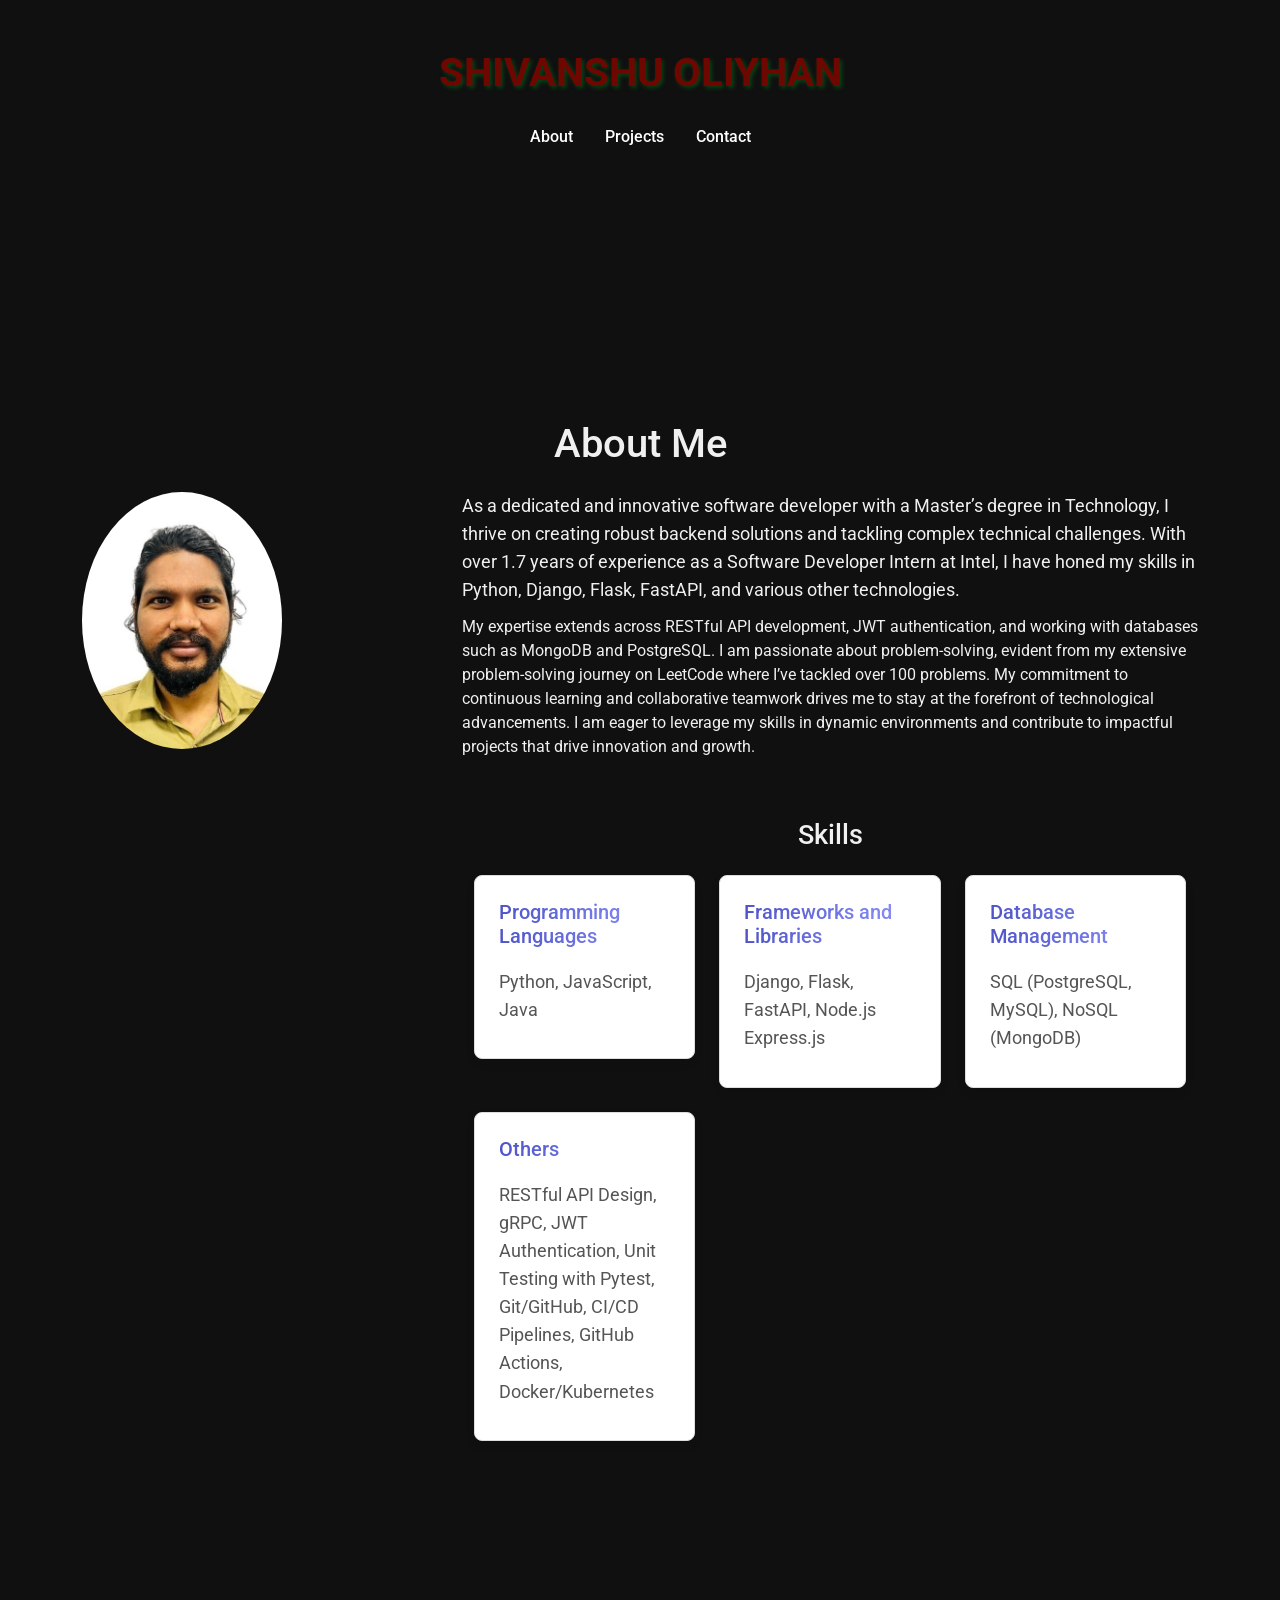
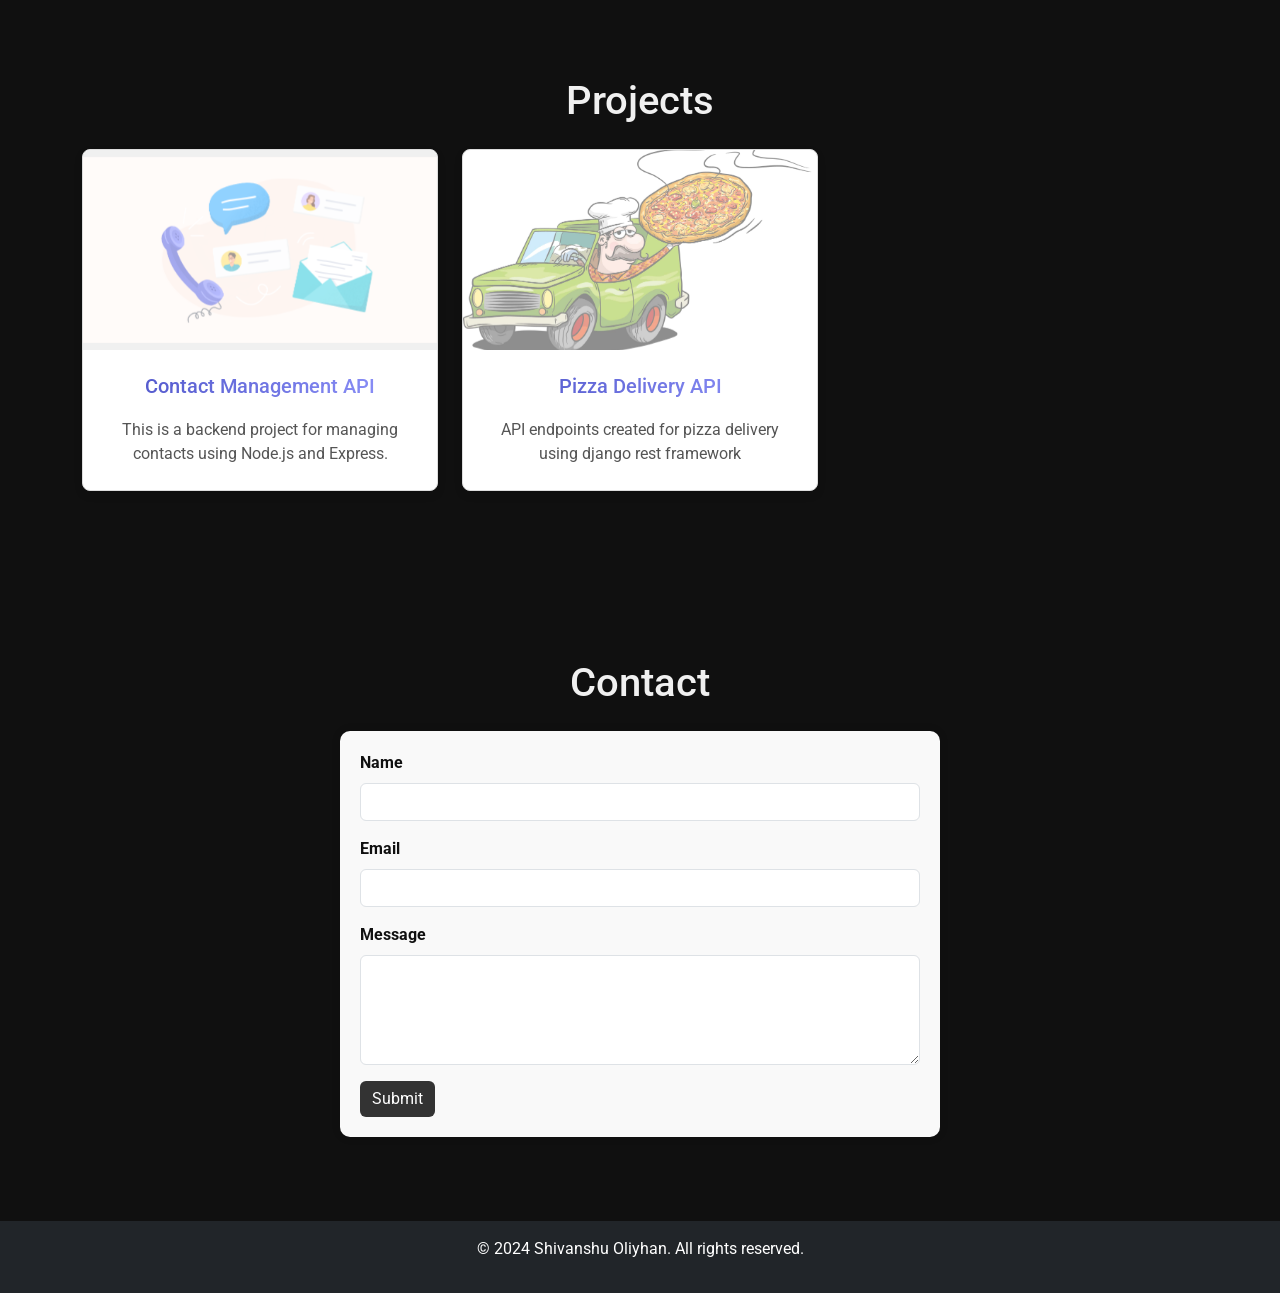
==== index.html @ 677c2e59 "added night mode" ====
<!DOCTYPE html>
<html lang="en">
<head>
    <meta charset="UTF-8">
    <meta name="viewport" content="width=device-width, initial-scale=1.0">
    <title>Shivanshu's Portfolio</title>
    <link href="https://cdn.jsdelivr.net/npm/bootstrap@5.3.0/dist/css/bootstrap.min.css" rel="stylesheet">
    <link rel="stylesheet" href="styles.css">
</head>
<body class="bg-gray-100 smooth-scroll">
    <header>
        <div class="heading">
            <h1 class="fade-in">SHIVANSHU OLIYHAN</h1>
            <nav>
                <ul class="nav justify-content-center">
                    <li class="nav-item"><a class="nav-link text-white" href="#about">About</a></li>
                    <li class="nav-item"><a class="nav-link text-white" href="#projects">Projects</a></li>
                    <li class="nav-item"><a class="nav-link text-white" href="#contact">Contact</a></li>
                </ul>
            </nav>
        </div>
    </header>

    <section id="about" class="container mb-2">
        <h2 class="text-center mb-4 fade-in">About Me</h2>
        <div class="row">
            <div class="col-md-4">
                <img src="assets/img.jpg" alt="Photo" class="img-fluid rounded-circle fade-in">
            </div>
            <div class="col-md-8 fade-in">
                <p>As a dedicated and innovative software developer with a Master’s degree in Technology, I thrive on creating robust backend solutions and tackling complex technical 
                challenges. With over 1.7 years of experience as a Software Developer Intern at Intel, I have honed my skills in Python, Django, Flask, FastAPI, and various other technologies. 
                </p>My expertise extends across RESTful API development, JWT authentication, and working with databases such as MongoDB and PostgreSQL. 
                I am passionate about problem-solving, evident from my extensive problem-solving journey on LeetCode where I’ve tackled over 100 problems. My commitment to continuous learning 
                and collaborative teamwork drives me to stay at the forefront of technological advancements. I am eager to leverage my skills in dynamic environments and contribute to impactful projects that drive innovation and growth.
                
                <section id="skills" class="container mb-4">
                    <h3 class="text-center mb-4 fade-in">Skills</h3>
                    <div class="row">
                        <div class="col-md-4 mb-4">
                            <div class="card">
                                <div class="card-body">
                                    <h5 class="card-title">Programming Languages</h5>
                                    <p class="card-text">Python, JavaScript, Java</p>
                                </div>
                            </div>
                        </div>
                        <div class="col-md-4 mb-4">
                            <div class="card">
                                <div class="card-body">
                                    <h5 class="card-title">Frameworks and Libraries</h5>
                                    <p class="card-text">Django, Flask, FastAPI, Node.js Express.js</p>
                                </div>
                            </div>
                        </div>
                        <div class="col-md-4 mb-4">
                            <div class="card">
                                <div class="card-body">
                                    <h5 class="card-title">Database Management</h5>
                                    <p class="card-text">SQL (PostgreSQL, MySQL), NoSQL (MongoDB)</p>
                                </div>
                            </div>
                        </div>
                        <div class="col-md-4 mb-4">
                            <div class="card">
                                <div class="card-body">
                                    <h5 class="card-title">Others</h5>
                                    <p class="card-text">RESTful API Design, gRPC, JWT Authentication, Unit Testing with Pytest, Git/GitHub, CI/CD Pipelines, GitHub Actions, Docker/Kubernetes</p>
                                </div>
                            </div>
                        </div>
                    </div>
                </section>
            </div>
        </div>
    </section>

    <section id="projects" class="container mb-4">
        <h2 class="text-center mb-4 fade-in">Projects</h2>
        <div class="row">
            <div class="col-md-4 mb-4 fade-in">
                <div class="card">
                    <div class="card-img-top placeholder">
                        <img src="assets/contact.png" alt="Project-1" class="img-fluid fade-in">
                    </div>
                    <div class="card-body">
                        <h5 class="card-title"><a href="https://github.com/SOliyhan/contacts-api">Contact Management API</a></h5>
                        <p class="card-text">This is a backend project for managing contacts using Node.js and Express.</p>
                    </div>
                </div>
            </div>
            <div class="col-md-4 mb-4 fade-in">
                <div class="card">
                    <div class="card-img-top placeholder">
                        <img src="assets/pizza.jpg" alt="Pizza" class="img-fluid fade-in">
                    </div>
                    <div class="card-body">
                        <h5 class="card-title"><a href="https://github.com/SOliyhan/pizza_delivery">Pizza Delivery API</a></h5>
                        <p class="card-text">API endpoints created for pizza delivery using django rest framework</p>
                    </div>
                </div>
            </div>
        </div>
    </section>
    

    <section id="contact" class="container mb-4">
        <h2 class="text-center mb-4 fade-in">Contact</h2>
        <form class="fade-in" action="https://formspree.io/f/xzzpryql" method="POST">
            <div class="mb-3">
                <label for="name" class="form-label">Name</label>
                <input type="text" class="form-control" id="name" required>
            </div>
            <div class="mb-3">
                <label for="email" class="form-label">Email</label>
                <input type="email" class="form-control" id="email" required>
            </div>
            <div class="mb-3">
                <label for="message" class="form-label">Message</label>
                <textarea class="form-control" id="message" rows="4" required></textarea>
            </div>
            <button type="submit" class="btn btn-primary">Submit</button>
        </form>
    </section>

    <footer class="bg-dark text-white py-3">
        <div class="container text-center">
            <p>&copy; 2024 Shivanshu Oliyhan. All rights reserved.</p>
        </div>
    </footer>

    <script src="https://cdn.jsdelivr.net/npm/bootstrap@5.3.0/dist/js/bootstrap.bundle.min.js"></script>
    <script src="scripts.js"></script>
</body>
</html>
---- styles.css ----
@import url('https://fonts.googleapis.com/css2?family=Roboto:wght@400;700&display=swap');

body {
    font-family: 'Roboto', sans-serif;
    color: #f0f0f0;
    background-color: #101010; 
    margin: 0;
    padding: 0;
}

.smooth-scroll {
    scroll-behavior: smooth;
}

.fade-in {
    opacity: 0;
    animation: fadeIn 2s forwards;
}

@keyframes fadeIn {
    to {
        opacity: 1;
    }
}


/* header {
    background: url('assets/header-bg.jpg') no-repeat center center;
    background-size: cover;
    color: #6e0700;
    padding: 100px 20px; 
    position: relative;
    height: 20px;
    text-align: center;
} */

header {
    background: url('assets/header-bg.jpg') no-repeat center center;
    background-size: cover;
    color: #6e0700;
    padding: 0; 
    position: relative; 
    height: 40vh; 
    min-height: 280px; 
    text-align: center; 
}

.heading {
    position: absolute;
    top: 30%;
    left: 50%;
    transform: translate(-50%, -50%);
    text-align: center;
}

.heading h1 {
    font-size: 2.5rem;
    margin-bottom: 20px;
    font-weight: bold;
    text-shadow: 2px 2px 4px rgba(2, 121, 28, 0.5);
}

.heading nav ul {
    list-style: none;
    padding: 0;
    margin: 0;
}

.heading nav a {
    color: #ffffff;
    font-size: 1rem;
    font-weight: 500;
    text-decoration: none;
    display: block;
    margin-bottom: 10px;
    transition: color 0.3s ease, border-left 0.3s ease;
}

.heading nav a:hover {
    color: #f39c12;
    border-left: 4px solid #f39c12;
    padding-left: 10px;
}

section {
    padding: 60px 0;
}

h2 {
    font-size: 2.5rem;
    margin-bottom: 20px;
    animation: fadeIn 2s forwards;
}

h3 {
    font-size: 1.7rem;
    margin-bottom: 20px;
    animation: fadeIn 2s forwards;
}

/* About Me Section */
#about img {
    width: 100%;
    max-width: 200px;
    border-radius: 50%;
    margin-bottom: 20px;
    animation: fadeIn 2s forwards;
}



#about p {
    font-family: 'Roboto', sans-serif;
    font-size: 1.1rem;
    line-height: 1.6;
    margin-bottom: 10px;
}

.card {
    border: 1px solid #ddd;
    border-radius: 8px;
    box-shadow: 0 4px 8px rgba(0, 0, 0, 0.1);
    transition: all 0.3s ease;
    font-family: 'Roboto', sans-serif;
}

.card:hover {
    box-shadow: 0 8px 16px rgba(0, 0, 0, 0.2);
    transform: translateY(-5px);
}

.card-body {
    padding: 1.5rem;
}

.card-text {
    font-size: 1rem;
    color: #555;
    font-family: 'Roboto', sans-serif;
}

.card-title {
    font-size: 1.25rem;
    margin-bottom: 20px;
    color: #333;
    background: linear-gradient(90deg, #4e54c8, #8f94fb);
    background-clip: text;
    -webkit-background-clip: text;
    -webkit-text-fill-color: transparent;
}

.card-title {
    font-size: 1.25rem;
    margin-bottom: 20px;
    color: #333;
    font-family: 'Roboto', sans-serif;
    background: linear-gradient(90deg, #4e54c8, #8f94fb);
    background-clip: text; 
    -webkit-background-clip: text; 
    -webkit-text-fill-color: transparent; 
}


.card-img-top {
    width: 100%;
    height: 200px; 
    display: flex;
    align-items: center;
    justify-content: center;
    overflow: hidden;
    background-color: #f0f0f0; 
    border-radius: 8px 8px 0 0; 
}


/* styles.css */

.card-img-top {
    width: 100%;
    height: 200px; /* Adjust height as needed */
    background-color: #e0e0e0; /* Light gray background for placeholder */
    display: flex;
    align-items: center;
    justify-content: center;
    font-size: 1.5rem;
    text-align: center;
    border-radius: 8px 8px 0 0; /* Optional: Adds rounded corners */
    cursor: default; /* Ensures the cursor is not a loading indicator */
}

/* Project Section */
#projects .card-body {
    padding: 1.5rem;
    text-align: center;
    color: #101010;
}


/* Contact Section */
form {
    max-width: 600px;
    margin: 0 auto;
    padding: 20px;
    background: #f9f9f9;
    border-radius: 10px;
    color: #101010;
    box-shadow: 0 0 10px rgba(0, 0, 0, 0.1);
}

form .form-label {
    font-weight: bold;
}

form .btn-primary {
    background-color: #333;
    border: none;
    transition: background-color 0.3s;
}

form .btn-primary:hover {
    background-color: #555;
}

/* Footer */
footer {
    background: #333;
    color: white;
    text-align: center;
    padding: 20px 0;
}
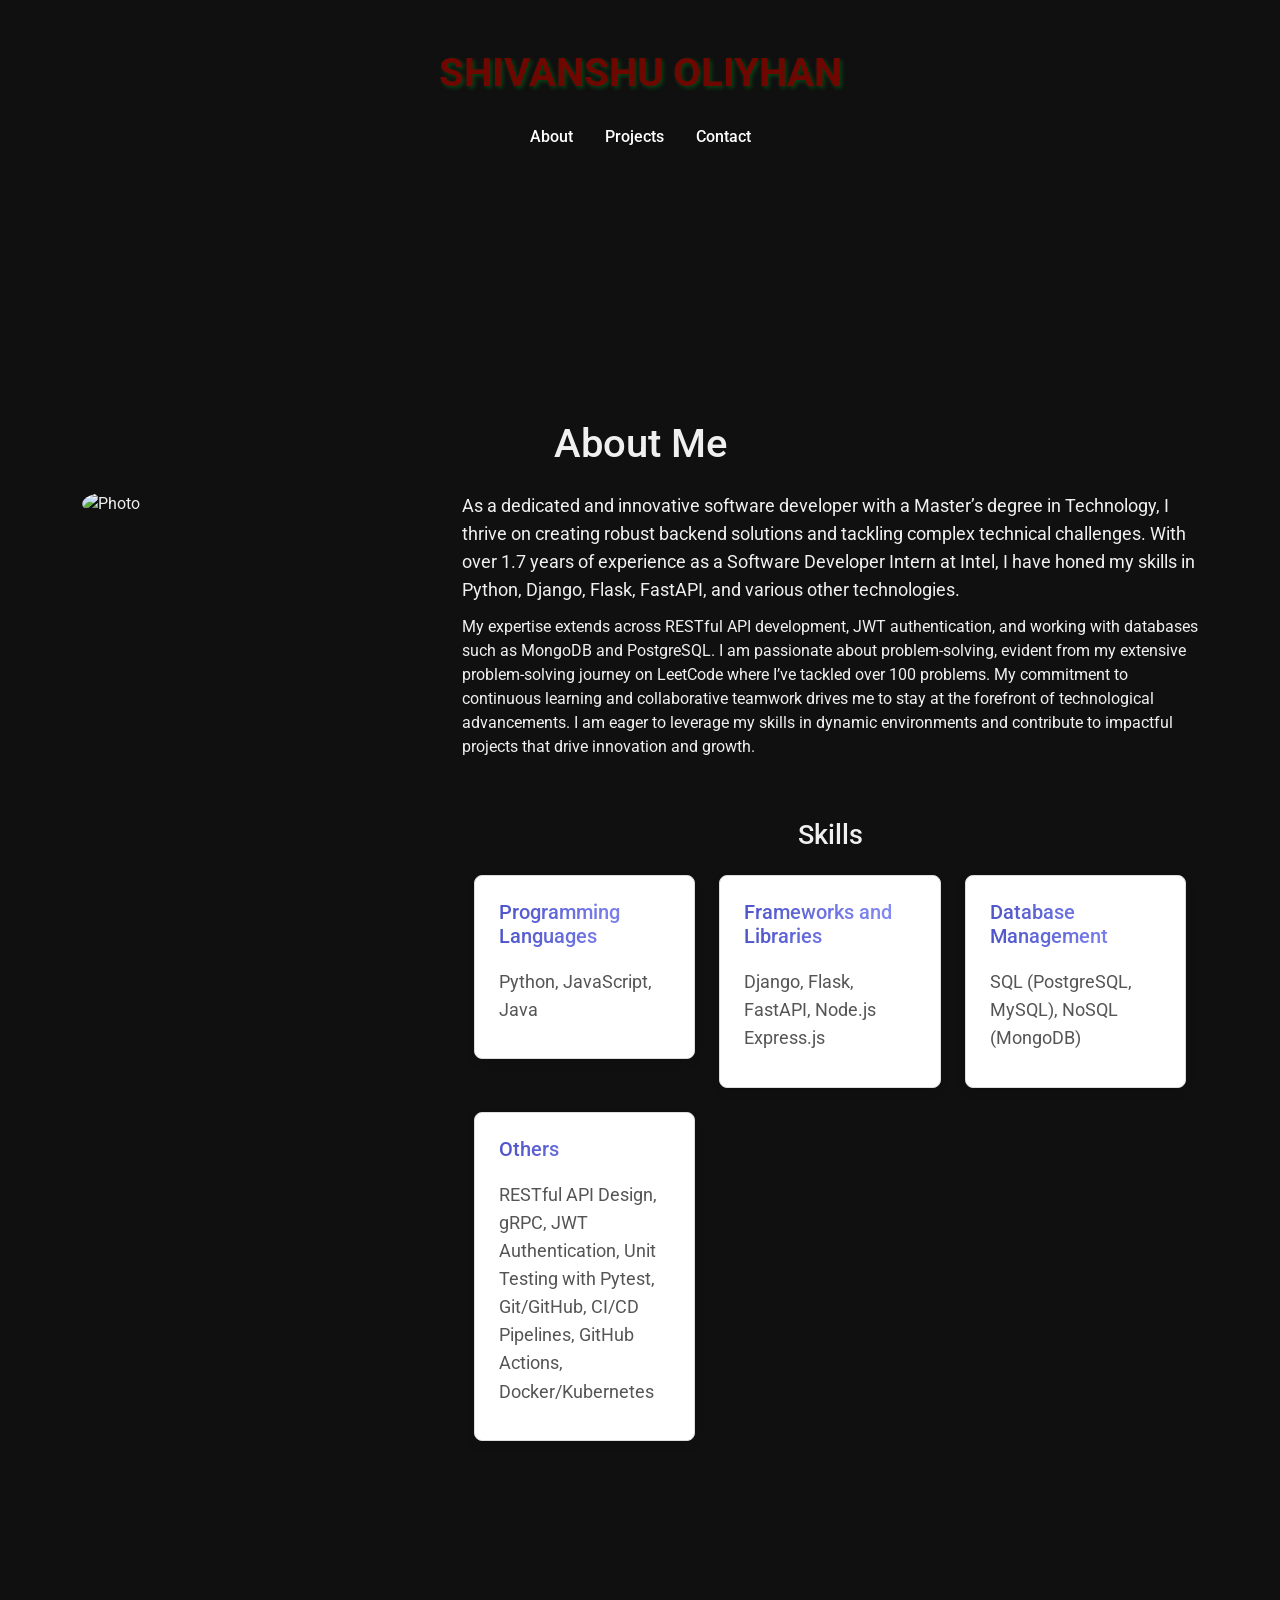
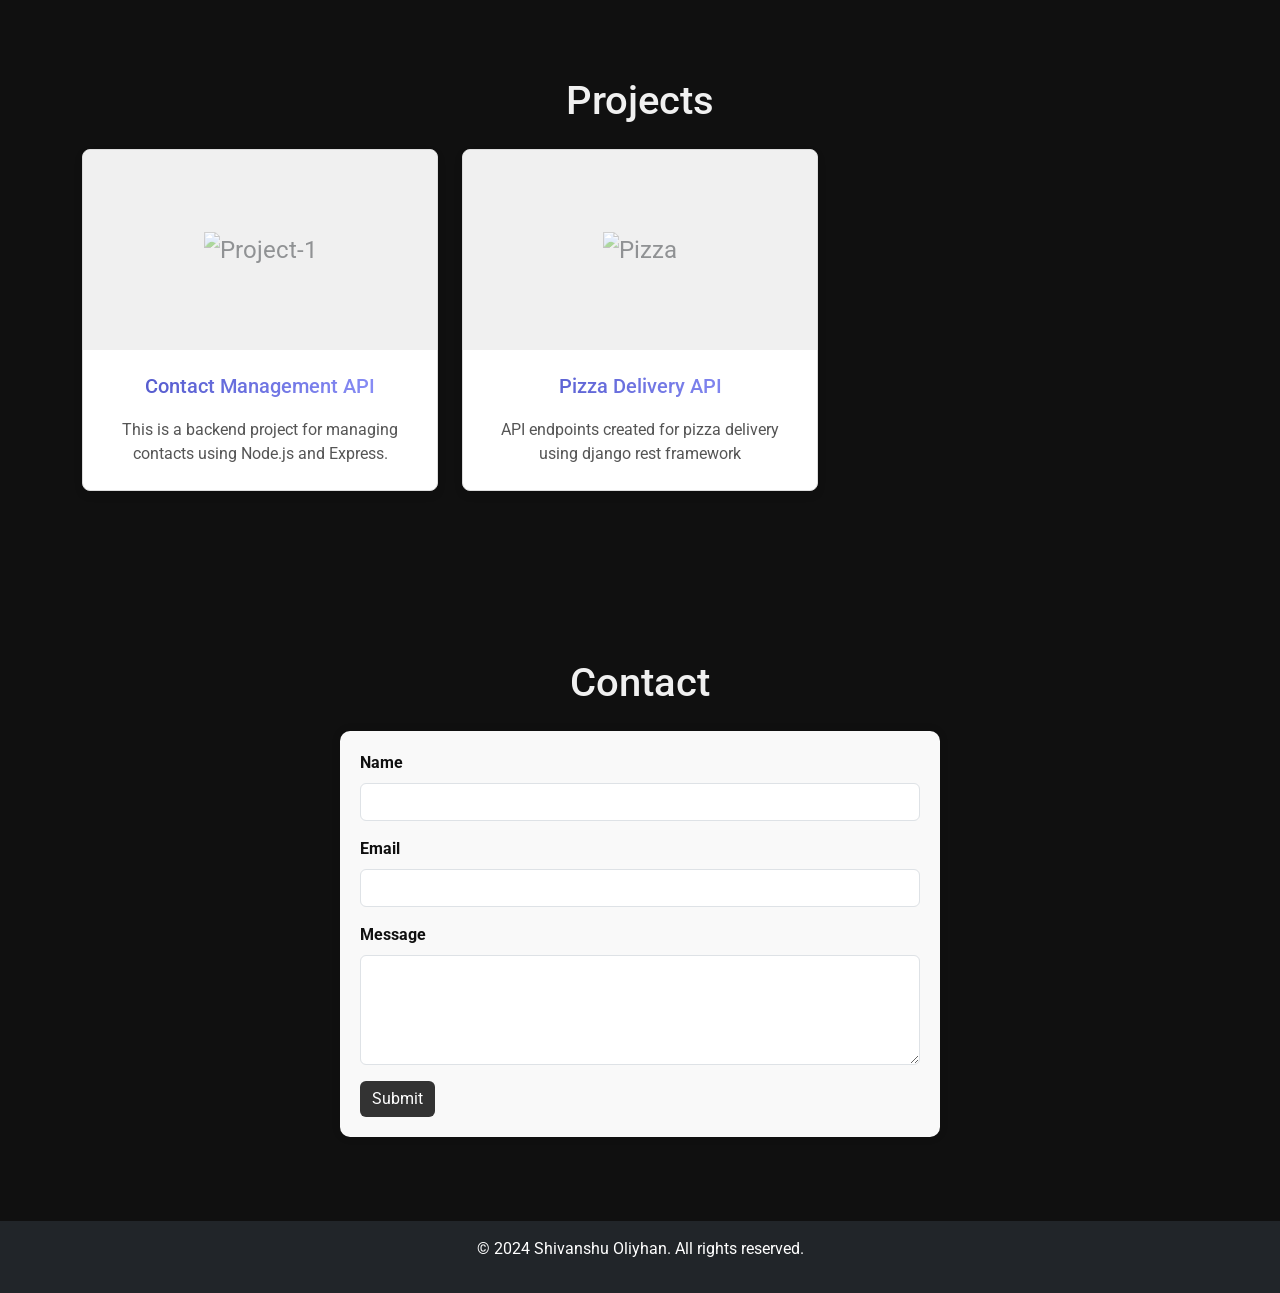
==== commit bb2b9997: "img updated to links from assets" ====
--- a/index.html
+++ b/index.html
@@ -25,7 +25,7 @@
         <h2 class="text-center mb-4 fade-in">About Me</h2>
         <div class="row">
             <div class="col-md-4">
-                <img src="assets/img.jpg" alt="Photo" class="img-fluid rounded-circle fade-in">
+                <img src="https://i.ibb.co/Lt89Kzp/img.jpg" alt="Photo" class="img-fluid rounded-circle fade-in">
             </div>
             <div class="col-md-8 fade-in">
                 <p>As a dedicated and innovative software developer with a Master’s degree in Technology, I thrive on creating robust backend solutions and tackling complex technical 
@@ -81,7 +81,7 @@
             <div class="col-md-4 mb-4 fade-in">
                 <div class="card">
                     <div class="card-img-top placeholder">
-                        <img src="assets/contact.png" alt="Project-1" class="img-fluid fade-in">
+                        <img src="https://i.ibb.co/Jv59WHy/contact.png" alt="Project-1" class="img-fluid fade-in">
                     </div>
                     <div class="card-body">
                         <h5 class="card-title"><a href="https://github.com/SOliyhan/contacts-api">Contact Management API</a></h5>
@@ -92,7 +92,7 @@
             <div class="col-md-4 mb-4 fade-in">
                 <div class="card">
                     <div class="card-img-top placeholder">
-                        <img src="assets/pizza.jpg" alt="Pizza" class="img-fluid fade-in">
+                        <img src="https://i.ibb.co/4tckYqV/pizza.jpg" alt="Pizza" class="img-fluid fade-in">
                     </div>
                     <div class="card-body">
                         <h5 class="card-title"><a href="https://github.com/SOliyhan/pizza_delivery">Pizza Delivery API</a></h5>
@@ -103,25 +103,27 @@
         </div>
     </section>
     
-
     <section id="contact" class="container mb-4">
         <h2 class="text-center mb-4 fade-in">Contact</h2>
-        <form class="fade-in" action="https://formspree.io/f/xzzpryql" method="POST">
+        <form action="https://formspree.io/f/xzzpryql" method="POST" class="fade-in">
             <div class="mb-3">
                 <label for="name" class="form-label">Name</label>
-                <input type="text" class="form-control" id="name" required>
+                <input type="text" class="form-control" id="name" name="name" required>
             </div>
             <div class="mb-3">
                 <label for="email" class="form-label">Email</label>
-                <input type="email" class="form-control" id="email" required>
+                <input type="email" class="form-control" id="email" name="_replyto" required>
             </div>
             <div class="mb-3">
                 <label for="message" class="form-label">Message</label>
-                <textarea class="form-control" id="message" rows="4" required></textarea>
+                <textarea class="form-control" id="message" name="message" rows="4" required></textarea>
             </div>
+            <input type="text" name="_gotcha" style="display:none">
             <button type="submit" class="btn btn-primary">Submit</button>
         </form>
     </section>
+    
+
 
     <footer class="bg-dark text-white py-3">
         <div class="container text-center">
--- a/styles.css
+++ b/styles.css
@@ -24,18 +24,8 @@
 }
 
 
-/* header {
-    background: url('assets/header-bg.jpg') no-repeat center center;
-    background-size: cover;
-    color: #6e0700;
-    padding: 100px 20px; 
-    position: relative;
-    height: 20px;
-    text-align: center;
-} */
-
 header {
-    background: url('assets/header-bg.jpg') no-repeat center center;
+    background: url('https://i.ibb.co/2jLZqGx/header-bg.jpg') no-repeat center center;
     background-size: cover;
     color: #6e0700;
     padding: 0; 
@@ -67,7 +57,7 @@
 }
 
 .heading nav a {
-    color: #ffffff;
+    color: #000000;
     font-size: 1rem;
     font-weight: 500;
     text-decoration: none;
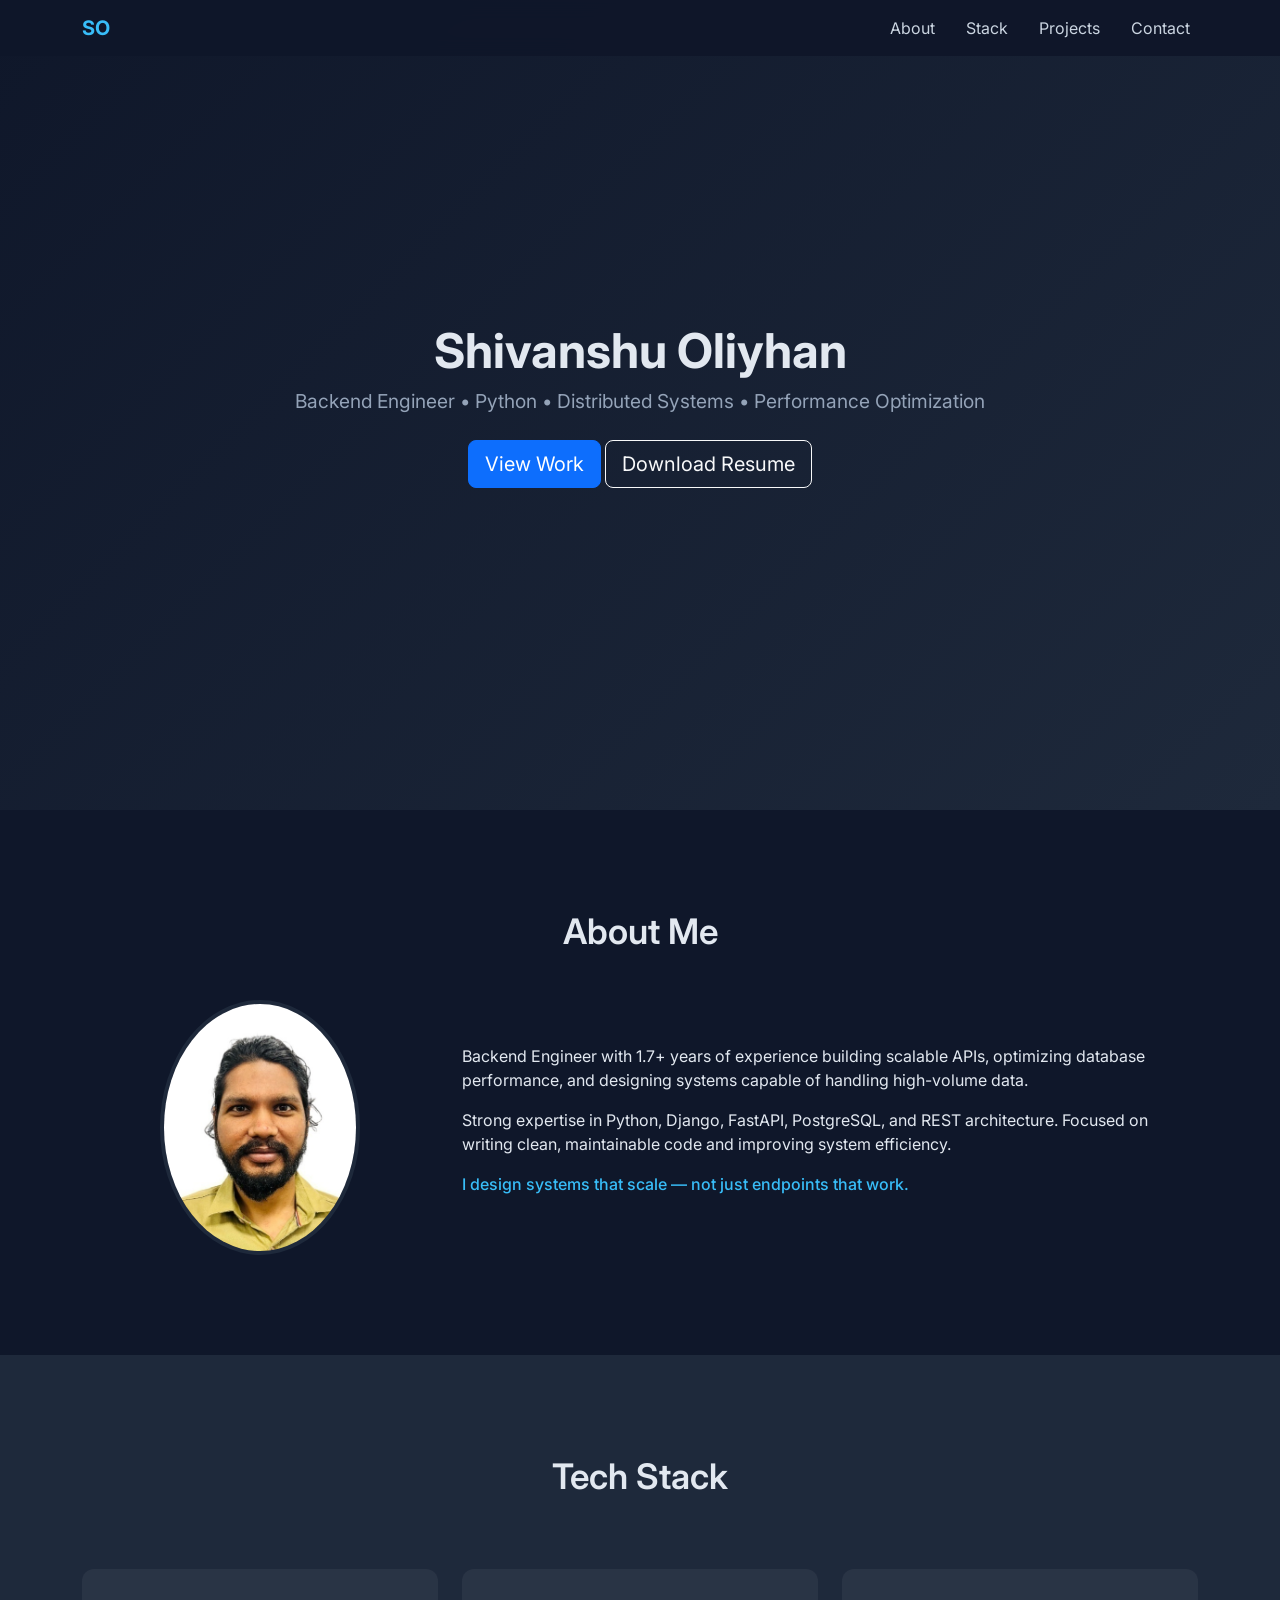
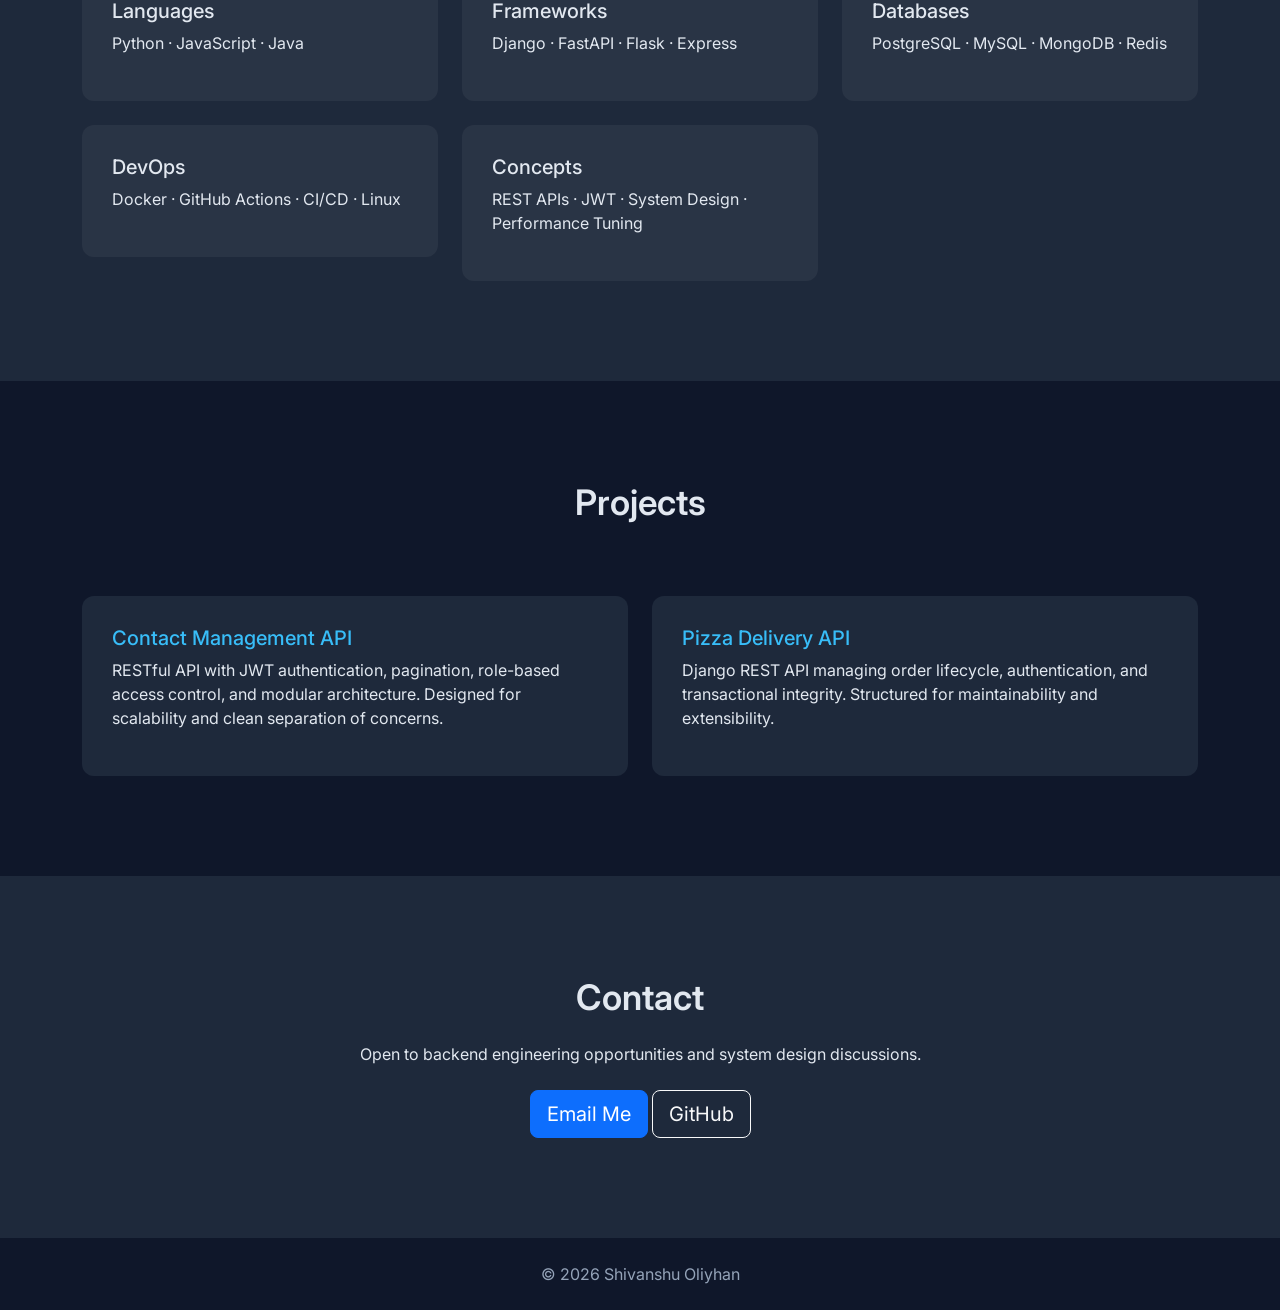
==== commit 62722217: "changes in styling" ====
--- a/index.html
+++ b/index.html
@@ -1,137 +1,174 @@
-<!DOCTYPE html>
-<html lang="en">
-<head>
-    <meta charset="UTF-8">
-    <meta name="viewport" content="width=device-width, initial-scale=1.0">
-    <title>Shivanshu's Portfolio</title>
-    <link href="https://cdn.jsdelivr.net/npm/bootstrap@5.3.0/dist/css/bootstrap.min.css" rel="stylesheet">
-    <link rel="stylesheet" href="styles.css">
-</head>
-<body class="bg-gray-100 smooth-scroll">
-    <header>
-        <div class="heading">
-            <h1 class="fade-in">SHIVANSHU OLIYHAN</h1>
-            <nav>
-                <ul class="nav justify-content-center">
-                    <li class="nav-item"><a class="nav-link text-white" href="#about">About</a></li>
-                    <li class="nav-item"><a class="nav-link text-white" href="#projects">Projects</a></li>
-                    <li class="nav-item"><a class="nav-link text-white" href="#contact">Contact</a></li>
-                </ul>
-            </nav>
-        </div>
-    </header>
-
-    <section id="about" class="container mb-2">
-        <h2 class="text-center mb-4 fade-in">About Me</h2>
-        <div class="row">
-            <div class="col-md-4">
-                <img src="https://i.ibb.co/Lt89Kzp/img.jpg" alt="Photo" class="img-fluid rounded-circle fade-in">
-            </div>
-            <div class="col-md-8 fade-in">
-                <p>As a dedicated and innovative software developer with a Master’s degree in Technology, I thrive on creating robust backend solutions and tackling complex technical 
-                challenges. With over 1.7 years of experience as a Software Developer Intern at Intel, I have honed my skills in Python, Django, Flask, FastAPI, and various other technologies. 
-                </p>My expertise extends across RESTful API development, JWT authentication, and working with databases such as MongoDB and PostgreSQL. 
-                I am passionate about problem-solving, evident from my extensive problem-solving journey on LeetCode where I’ve tackled over 100 problems. My commitment to continuous learning 
-                and collaborative teamwork drives me to stay at the forefront of technological advancements. I am eager to leverage my skills in dynamic environments and contribute to impactful projects that drive innovation and growth.
-                
-                <section id="skills" class="container mb-4">
-                    <h3 class="text-center mb-4 fade-in">Skills</h3>
-                    <div class="row">
-                        <div class="col-md-4 mb-4">
-                            <div class="card">
-                                <div class="card-body">
-                                    <h5 class="card-title">Programming Languages</h5>
-                                    <p class="card-text">Python, JavaScript, Java</p>
-                                </div>
-                            </div>
-                        </div>
-                        <div class="col-md-4 mb-4">
-                            <div class="card">
-                                <div class="card-body">
-                                    <h5 class="card-title">Frameworks and Libraries</h5>
-                                    <p class="card-text">Django, Flask, FastAPI, Node.js Express.js</p>
-                                </div>
-                            </div>
-                        </div>
-                        <div class="col-md-4 mb-4">
-                            <div class="card">
-                                <div class="card-body">
-                                    <h5 class="card-title">Database Management</h5>
-                                    <p class="card-text">SQL (PostgreSQL, MySQL), NoSQL (MongoDB)</p>
-                                </div>
-                            </div>
-                        </div>
-                        <div class="col-md-4 mb-4">
-                            <div class="card">
-                                <div class="card-body">
-                                    <h5 class="card-title">Others</h5>
-                                    <p class="card-text">RESTful API Design, gRPC, JWT Authentication, Unit Testing with Pytest, Git/GitHub, CI/CD Pipelines, GitHub Actions, Docker/Kubernetes</p>
-                                </div>
-                            </div>
-                        </div>
-                    </div>
-                </section>
-            </div>
-        </div>
-    </section>
-
-    <section id="projects" class="container mb-4">
-        <h2 class="text-center mb-4 fade-in">Projects</h2>
-        <div class="row">
-            <div class="col-md-4 mb-4 fade-in">
-                <div class="card">
-                    <div class="card-img-top placeholder">
-                        <img src="https://i.ibb.co/Jv59WHy/contact.png" alt="Project-1" class="img-fluid fade-in">
-                    </div>
-                    <div class="card-body">
-                        <h5 class="card-title"><a href="https://github.com/SOliyhan/contacts-api">Contact Management API</a></h5>
-                        <p class="card-text">This is a backend project for managing contacts using Node.js and Express.</p>
-                    </div>
-                </div>
-            </div>
-            <div class="col-md-4 mb-4 fade-in">
-                <div class="card">
-                    <div class="card-img-top placeholder">
-                        <img src="https://i.ibb.co/4tckYqV/pizza.jpg" alt="Pizza" class="img-fluid fade-in">
-                    </div>
-                    <div class="card-body">
-                        <h5 class="card-title"><a href="https://github.com/SOliyhan/pizza_delivery">Pizza Delivery API</a></h5>
-                        <p class="card-text">API endpoints created for pizza delivery using django rest framework</p>
-                    </div>
-                </div>
-            </div>
-        </div>
-    </section>
-    
-    <section id="contact" class="container mb-4">
-        <h2 class="text-center mb-4 fade-in">Contact</h2>
-        <form action="https://formspree.io/f/xzzpryql" method="POST" class="fade-in">
-            <div class="mb-3">
-                <label for="name" class="form-label">Name</label>
-                <input type="text" class="form-control" id="name" name="name" required>
-            </div>
-            <div class="mb-3">
-                <label for="email" class="form-label">Email</label>
-                <input type="email" class="form-control" id="email" name="_replyto" required>
-            </div>
-            <div class="mb-3">
-                <label for="message" class="form-label">Message</label>
-                <textarea class="form-control" id="message" name="message" rows="4" required></textarea>
-            </div>
-            <input type="text" name="_gotcha" style="display:none">
-            <button type="submit" class="btn btn-primary">Submit</button>
-        </form>
-    </section>
-    
-
-
-    <footer class="bg-dark text-white py-3">
-        <div class="container text-center">
-            <p>&copy; 2024 Shivanshu Oliyhan. All rights reserved.</p>
-        </div>
-    </footer>
-
-    <script src="https://cdn.jsdelivr.net/npm/bootstrap@5.3.0/dist/js/bootstrap.bundle.min.js"></script>
-    <script src="scripts.js"></script>
-</body>
-</html>
+<!DOCTYPE html>
+<html lang="en">
+<head>
+    <meta charset="UTF-8">
+    <title>Shivanshu Oliyhan | Backend Engineer</title>
+    <meta name="viewport" content="width=device-width, initial-scale=1.0">
+
+    <!-- Bootstrap -->
+    <link href="https://cdn.jsdelivr.net/npm/bootstrap@5.3.0/dist/css/bootstrap.min.css" rel="stylesheet">
+    
+    <!-- Google Font -->
+    <link href="https://fonts.googleapis.com/css2?family=Inter:wght@300;400;600;700&display=swap" rel="stylesheet">
+
+    <!-- Custom CSS -->
+    <link rel="stylesheet" href="styles.css">
+</head>
+<body>
+
+<!-- NAVBAR -->
+<nav class="navbar navbar-expand-lg fixed-top custom-nav">
+    <div class="container">
+        <a class="navbar-brand" href="#">SO</a>
+        <button class="navbar-toggler" type="button" data-bs-toggle="collapse" data-bs-target="#navMenu">
+            <span class="navbar-toggler-icon"></span>
+        </button>
+        <div class="collapse navbar-collapse" id="navMenu">
+            <ul class="navbar-nav ms-auto">
+                <li class="nav-item"><a class="nav-link" href="#about">About</a></li>
+                <li class="nav-item"><a class="nav-link" href="#skills">Stack</a></li>
+                <li class="nav-item"><a class="nav-link" href="#projects">Projects</a></li>
+                <li class="nav-item"><a class="nav-link" href="#contact">Contact</a></li>
+            </ul>
+        </div>
+    </div>
+</nav>
+
+<!-- HERO -->
+<header class="hero d-flex align-items-center">
+    <div class="container text-center">
+        <h1 class="hero-title">Shivanshu Oliyhan</h1>
+        <p class="hero-subtitle">
+            Backend Engineer • Python • Distributed Systems • Performance Optimization
+        </p>
+        <div class="hero-buttons mt-4">
+            <a href="#projects" class="btn btn-primary btn-lg">View Work</a>
+            <a href="assets/resume.pdf" target="_blank" class="btn btn-outline-light btn-lg">Download Resume</a>
+        </div>
+    </div>
+</header>
+
+<!-- ABOUT -->
+<section id="about" class="section">
+    <div class="container">
+        <h2 class="section-title text-center">About Me</h2>
+        <div class="row align-items-center mt-5">
+            <div class="col-md-4 text-center">
+                <img src="assets/img.jpg" alt="Shivanshu" class="profile-img">
+            </div>
+            <div class="col-md-8">
+                <p>
+                    Backend Engineer with 1.7+ years of experience building scalable APIs, 
+                    optimizing database performance, and designing systems capable of handling high-volume data.
+                </p>
+                <p>
+                    Strong expertise in Python, Django, FastAPI, PostgreSQL, and REST architecture. 
+                    Focused on writing clean, maintainable code and improving system efficiency.
+                </p>
+                <p class="highlight">
+                    I design systems that scale — not just endpoints that work.
+                </p>
+            </div>
+        </div>
+    </div>
+</section>
+
+<!-- SKILLS -->
+<section id="skills" class="section section-dark">
+    <div class="container">
+        <h2 class="section-title text-center">Tech Stack</h2>
+        <div class="row mt-5 g-4">
+            <div class="col-md-4">
+                <div class="info-card">
+                    <h5>Languages</h5>
+                    <p>Python · JavaScript · Java</p>
+                </div>
+            </div>
+            <div class="col-md-4">
+                <div class="info-card">
+                    <h5>Frameworks</h5>
+                    <p>Django · FastAPI · Flask · Express</p>
+                </div>
+            </div>
+            <div class="col-md-4">
+                <div class="info-card">
+                    <h5>Databases</h5>
+                    <p>PostgreSQL · MySQL · MongoDB · Redis</p>
+                </div>
+            </div>
+            <div class="col-md-4">
+                <div class="info-card">
+                    <h5>DevOps</h5>
+                    <p>Docker · GitHub Actions · CI/CD · Linux</p>
+                </div>
+            </div>
+            <div class="col-md-4">
+                <div class="info-card">
+                    <h5>Concepts</h5>
+                    <p>REST APIs · JWT · System Design · Performance Tuning</p>
+                </div>
+            </div>
+        </div>
+    </div>
+</section>
+
+<!-- PROJECTS -->
+<section id="projects" class="section">
+    <div class="container">
+        <h2 class="section-title text-center">Projects</h2>
+        <div class="row mt-5 g-4">
+
+            <div class="col-md-6">
+                <div class="project-card">
+                    <h5>
+                        <a href="https://github.com/SOliyhan/contacts-api" target="_blank">
+                            Contact Management API
+                        </a>
+                    </h5>
+                    <p>
+                        RESTful API with JWT authentication, pagination, 
+                        role-based access control, and modular architecture.
+                        Designed for scalability and clean separation of concerns.
+                    </p>
+                </div>
+            </div>
+
+            <div class="col-md-6">
+                <div class="project-card">
+                    <h5>
+                        <a href="https://github.com/SOliyhan/pizza_delivery" target="_blank">
+                            Pizza Delivery API
+                        </a>
+                    </h5>
+                    <p>
+                        Django REST API managing order lifecycle, authentication, 
+                        and transactional integrity. Structured for maintainability and extensibility.
+                    </p>
+                </div>
+            </div>
+
+        </div>
+    </div>
+</section>
+
+<!-- CONTACT -->
+<section id="contact" class="section section-dark">
+    <div class="container text-center">
+        <h2 class="section-title">Contact</h2>
+        <p class="mt-4">
+            Open to backend engineering opportunities and system design discussions.
+        </p>
+        <div class="mt-4">
+            <a href="mailto:yourmail@email.com" class="btn btn-primary btn-lg">Email Me</a>
+            <a href="https://github.com/SOliyhan" target="_blank" class="btn btn-outline-light btn-lg">GitHub</a>
+        </div>
+    </div>
+</section>
+
+<footer class="text-center py-4">
+    © 2026 Shivanshu Oliyhan
+</footer>
+
+<script src="https://cdn.jsdelivr.net/npm/bootstrap@5.3.0/dist/js/bootstrap.bundle.min.js"></script>
+</body>
+</html>
--- a/styles.css
+++ b/styles.css
@@ -1,220 +1,114 @@
-@import url('https://fonts.googleapis.com/css2?family=Roboto:wght@400;700&display=swap');
-
-body {
-    font-family: 'Roboto', sans-serif;
-    color: #f0f0f0;
-    background-color: #101010; 
-    margin: 0;
-    padding: 0;
-}
-
-.smooth-scroll {
-    scroll-behavior: smooth;
-}
-
-.fade-in {
-    opacity: 0;
-    animation: fadeIn 2s forwards;
-}
-
-@keyframes fadeIn {
-    to {
-        opacity: 1;
-    }
-}
-
-
-header {
-    background: url('https://i.ibb.co/2jLZqGx/header-bg.jpg') no-repeat center center;
-    background-size: cover;
-    color: #6e0700;
-    padding: 0; 
-    position: relative; 
-    height: 40vh; 
-    min-height: 280px; 
-    text-align: center; 
-}
-
-.heading {
-    position: absolute;
-    top: 30%;
-    left: 50%;
-    transform: translate(-50%, -50%);
-    text-align: center;
-}
-
-.heading h1 {
-    font-size: 2.5rem;
-    margin-bottom: 20px;
-    font-weight: bold;
-    text-shadow: 2px 2px 4px rgba(2, 121, 28, 0.5);
-}
-
-.heading nav ul {
-    list-style: none;
-    padding: 0;
-    margin: 0;
-}
-
-.heading nav a {
-    color: #000000;
-    font-size: 1rem;
-    font-weight: 500;
-    text-decoration: none;
-    display: block;
-    margin-bottom: 10px;
-    transition: color 0.3s ease, border-left 0.3s ease;
-}
-
-.heading nav a:hover {
-    color: #f39c12;
-    border-left: 4px solid #f39c12;
-    padding-left: 10px;
-}
-
-section {
-    padding: 60px 0;
-}
-
-h2 {
-    font-size: 2.5rem;
-    margin-bottom: 20px;
-    animation: fadeIn 2s forwards;
-}
-
-h3 {
-    font-size: 1.7rem;
-    margin-bottom: 20px;
-    animation: fadeIn 2s forwards;
-}
-
-/* About Me Section */
-#about img {
-    width: 100%;
-    max-width: 200px;
-    border-radius: 50%;
-    margin-bottom: 20px;
-    animation: fadeIn 2s forwards;
-}
-
-
-
-#about p {
-    font-family: 'Roboto', sans-serif;
-    font-size: 1.1rem;
-    line-height: 1.6;
-    margin-bottom: 10px;
-}
-
-.card {
-    border: 1px solid #ddd;
-    border-radius: 8px;
-    box-shadow: 0 4px 8px rgba(0, 0, 0, 0.1);
-    transition: all 0.3s ease;
-    font-family: 'Roboto', sans-serif;
-}
-
-.card:hover {
-    box-shadow: 0 8px 16px rgba(0, 0, 0, 0.2);
-    transform: translateY(-5px);
-}
-
-.card-body {
-    padding: 1.5rem;
-}
-
-.card-text {
-    font-size: 1rem;
-    color: #555;
-    font-family: 'Roboto', sans-serif;
-}
-
-.card-title {
-    font-size: 1.25rem;
-    margin-bottom: 20px;
-    color: #333;
-    background: linear-gradient(90deg, #4e54c8, #8f94fb);
-    background-clip: text;
-    -webkit-background-clip: text;
-    -webkit-text-fill-color: transparent;
-}
-
-.card-title {
-    font-size: 1.25rem;
-    margin-bottom: 20px;
-    color: #333;
-    font-family: 'Roboto', sans-serif;
-    background: linear-gradient(90deg, #4e54c8, #8f94fb);
-    background-clip: text; 
-    -webkit-background-clip: text; 
-    -webkit-text-fill-color: transparent; 
-}
-
-
-.card-img-top {
-    width: 100%;
-    height: 200px; 
-    display: flex;
-    align-items: center;
-    justify-content: center;
-    overflow: hidden;
-    background-color: #f0f0f0; 
-    border-radius: 8px 8px 0 0; 
-}
-
-
-/* styles.css */
-
-.card-img-top {
-    width: 100%;
-    height: 200px; /* Adjust height as needed */
-    background-color: #e0e0e0; /* Light gray background for placeholder */
-    display: flex;
-    align-items: center;
-    justify-content: center;
-    font-size: 1.5rem;
-    text-align: center;
-    border-radius: 8px 8px 0 0; /* Optional: Adds rounded corners */
-    cursor: default; /* Ensures the cursor is not a loading indicator */
-}
-
-/* Project Section */
-#projects .card-body {
-    padding: 1.5rem;
-    text-align: center;
-    color: #101010;
-}
-
-
-/* Contact Section */
-form {
-    max-width: 600px;
-    margin: 0 auto;
-    padding: 20px;
-    background: #f9f9f9;
-    border-radius: 10px;
-    color: #101010;
-    box-shadow: 0 0 10px rgba(0, 0, 0, 0.1);
-}
-
-form .form-label {
-    font-weight: bold;
-}
-
-form .btn-primary {
-    background-color: #333;
-    border: none;
-    transition: background-color 0.3s;
-}
-
-form .btn-primary:hover {
-    background-color: #555;
-}
-
-/* Footer */
-footer {
-    background: #333;
-    color: white;
-    text-align: center;
-    padding: 20px 0;
-}
+body {
+    font-family: 'Inter', sans-serif;
+    background-color: #0f172a;
+    color: #e2e8f0;
+    margin: 0;
+    scroll-behavior: smooth;
+}
+
+/* Navbar */
+.custom-nav {
+    background: rgba(15, 23, 42, 0.95);
+    backdrop-filter: blur(10px);
+}
+
+.navbar-brand {
+    font-weight: 700;
+    color: #38bdf8 !important;
+}
+
+.nav-link {
+    color: #cbd5e1 !important;
+    margin-left: 15px;
+}
+
+.nav-link:hover {
+    color: #38bdf8 !important;
+}
+
+/* Hero */
+.hero {
+    height: 90vh;
+    background: linear-gradient(135deg, #0f172a, #1e293b);
+    display: flex;
+    justify-content: center;
+    align-items: center;
+}
+
+.hero-title {
+    font-size: 3rem;
+    font-weight: 700;
+}
+
+.hero-subtitle {
+    font-size: 1.2rem;
+    color: #94a3b8;
+}
+
+/* Sections */
+.section {
+    padding: 100px 0;
+}
+
+.section-dark {
+    background: #1e293b;
+}
+
+.section-title {
+    font-size: 2.2rem;
+    font-weight: 600;
+}
+
+/* Profile */
+.profile-img {
+    width: 200px;
+    border-radius: 50%;
+    border: 4px solid #1e293b;
+}
+
+/* Highlight */
+.highlight {
+    color: #38bdf8;
+    font-weight: 500;
+    margin-top: 15px;
+}
+
+/* Info Cards */
+.info-card {
+    background: rgba(255, 255, 255, 0.05);
+    padding: 30px;
+    border-radius: 12px;
+    transition: 0.3s ease;
+}
+
+.info-card:hover {
+    transform: translateY(-6px);
+    background: rgba(255, 255, 255, 0.08);
+}
+
+/* Projects */
+.project-card {
+    background: #1e293b;
+    padding: 30px;
+    border-radius: 12px;
+    transition: 0.3s ease;
+}
+
+.project-card:hover {
+    transform: translateY(-6px);
+}
+
+.project-card a {
+    color: #38bdf8;
+    text-decoration: none;
+}
+
+.project-card a:hover {
+    text-decoration: underline;
+}
+
+/* Footer */
+footer {
+    background: #0f172a;
+    color: #94a3b8;
+}
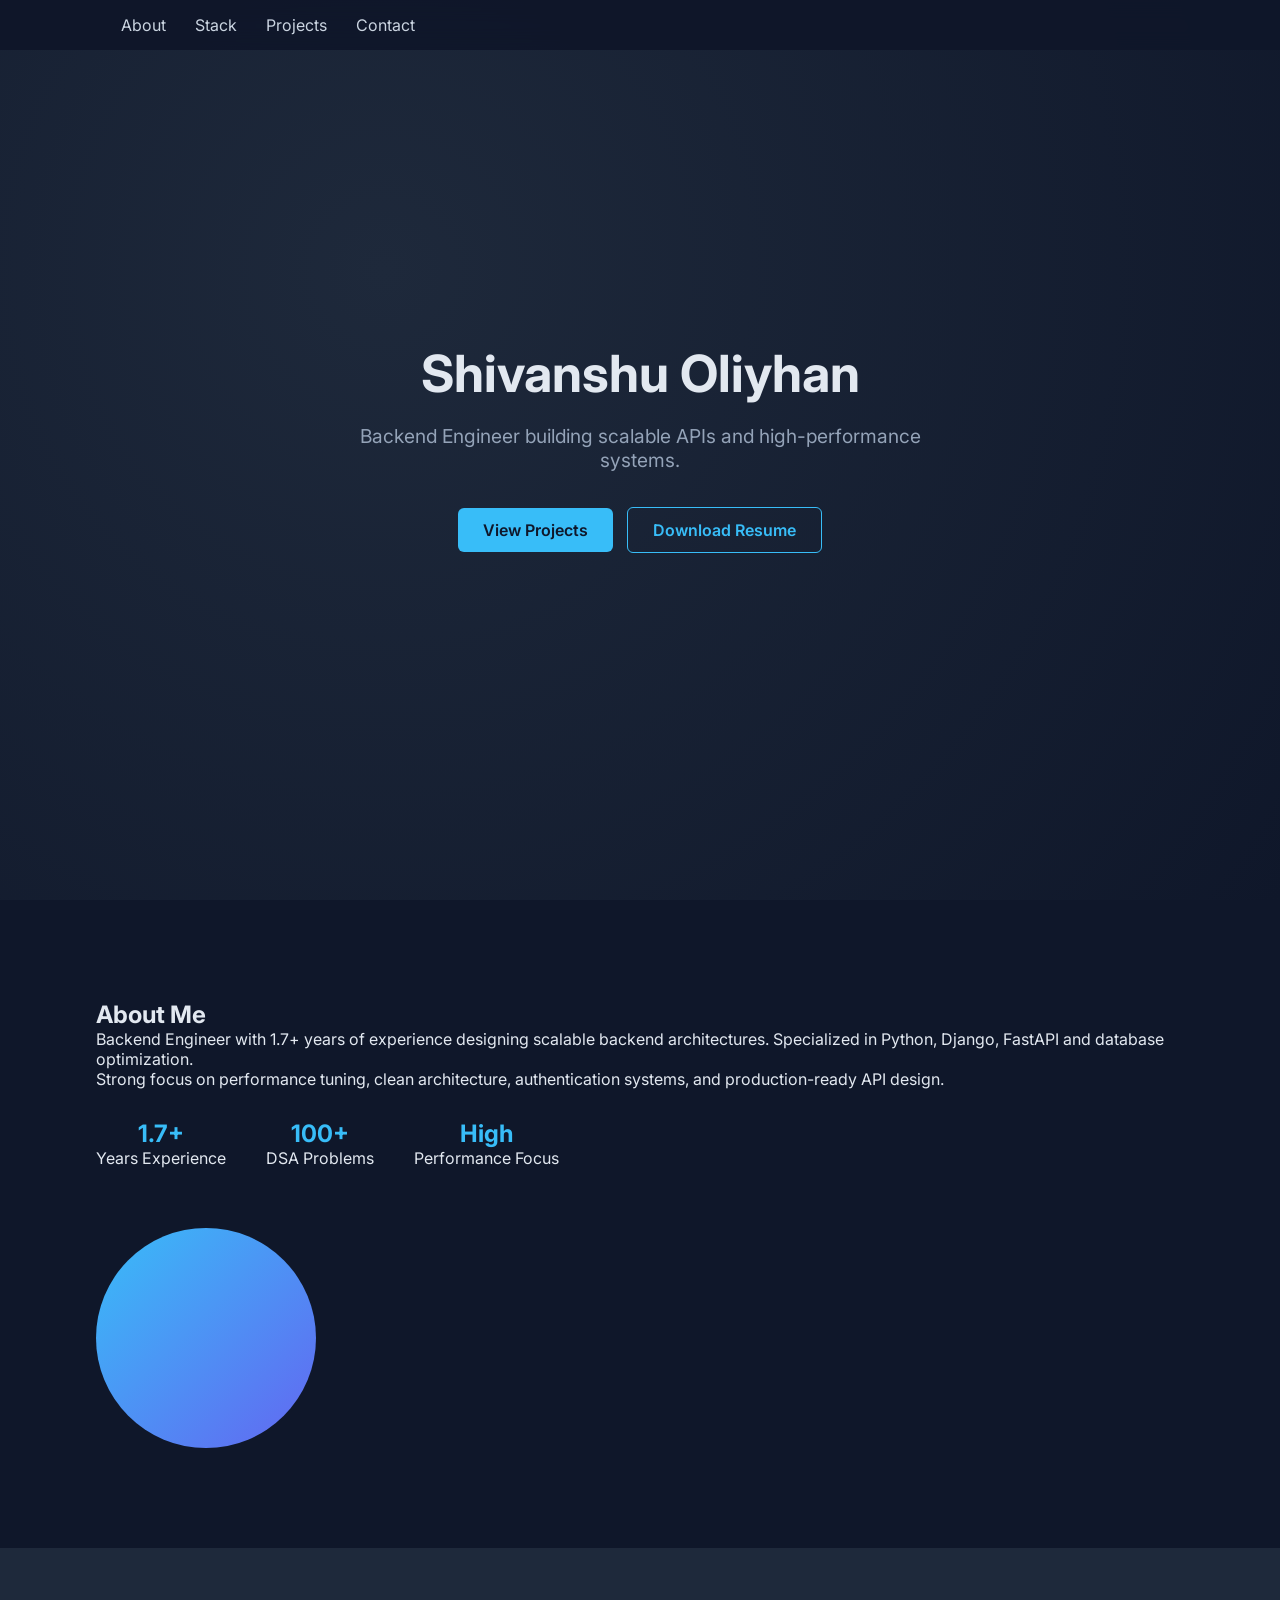
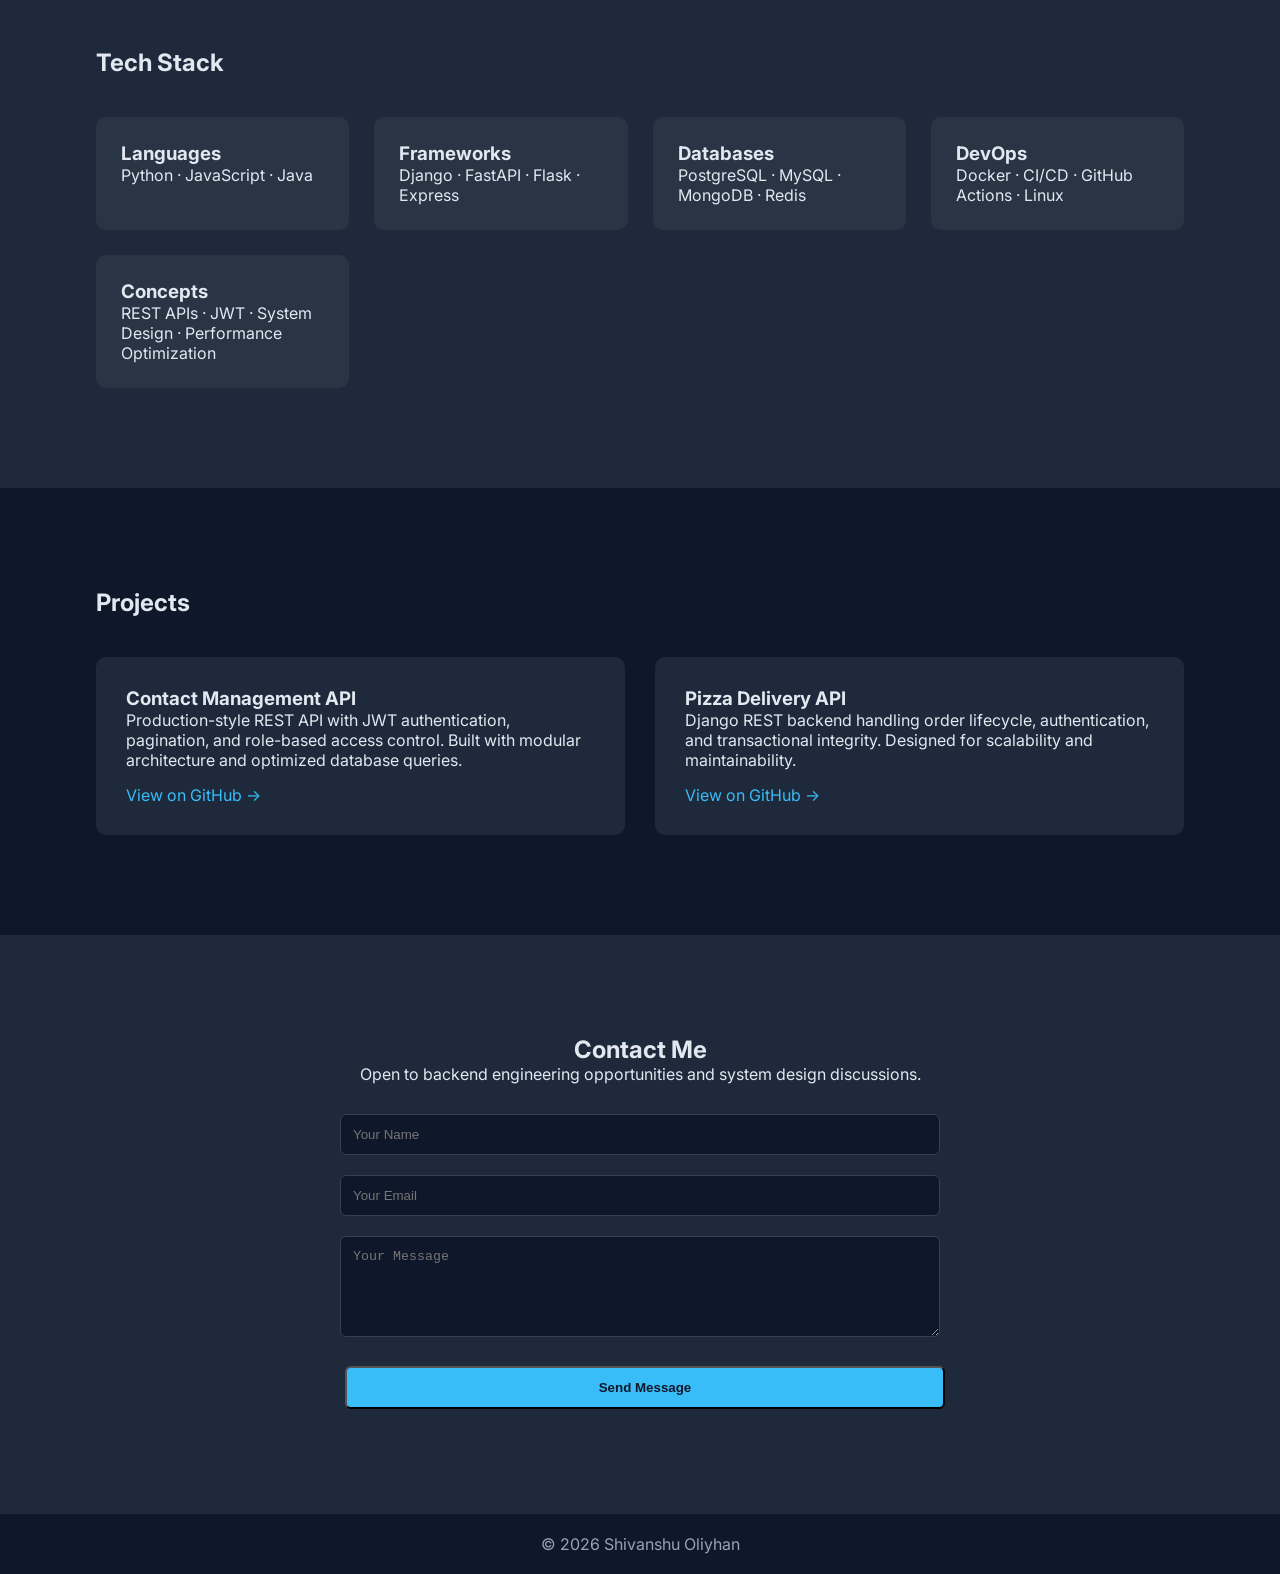
==== commit da93015a: "polish ui" ====
--- a/index.html
+++ b/index.html
@@ -1,174 +1,142 @@
 <!DOCTYPE html>
 <html lang="en">
 <head>
-    <meta charset="UTF-8">
-    <title>Shivanshu Oliyhan | Backend Engineer</title>
-    <meta name="viewport" content="width=device-width, initial-scale=1.0">
+<meta charset="UTF-8">
+<meta name="viewport" content="width=device-width, initial-scale=1.0">
+<title>Shivanshu Oliyhan | Backend Engineer</title>
 
-    <!-- Bootstrap -->
-    <link href="https://cdn.jsdelivr.net/npm/bootstrap@5.3.0/dist/css/bootstrap.min.css" rel="stylesheet">
-    
-    <!-- Google Font -->
-    <link href="https://fonts.googleapis.com/css2?family=Inter:wght@300;400;600;700&display=swap" rel="stylesheet">
-
-    <!-- Custom CSS -->
-    <link rel="stylesheet" href="styles.css">
+<link href="https://fonts.googleapis.com/css2?family=Inter:wght@300;400;600;700&display=swap" rel="stylesheet">
+<link rel="stylesheet" href="styles.css">
 </head>
 <body>
 
-<!-- NAVBAR -->
-<nav class="navbar navbar-expand-lg fixed-top custom-nav">
-    <div class="container">
-        <a class="navbar-brand" href="#">SO</a>
-        <button class="navbar-toggler" type="button" data-bs-toggle="collapse" data-bs-target="#navMenu">
-            <span class="navbar-toggler-icon"></span>
-        </button>
-        <div class="collapse navbar-collapse" id="navMenu">
-            <ul class="navbar-nav ms-auto">
-                <li class="nav-item"><a class="nav-link" href="#about">About</a></li>
-                <li class="nav-item"><a class="nav-link" href="#skills">Stack</a></li>
-                <li class="nav-item"><a class="nav-link" href="#projects">Projects</a></li>
-                <li class="nav-item"><a class="nav-link" href="#contact">Contact</a></li>
-            </ul>
+<nav class="nav">
+    <div class="nav-container">
+        <div class="nav-links">
+            <a href="#about">About</a>
+            <a href="#skills">Stack</a>
+            <a href="#projects">Projects</a>
+            <a href="#contact">Contact</a>
         </div>
     </div>
 </nav>
 
-<!-- HERO -->
-<header class="hero d-flex align-items-center">
-    <div class="container text-center">
-        <h1 class="hero-title">Shivanshu Oliyhan</h1>
-        <p class="hero-subtitle">
-            Backend Engineer • Python • Distributed Systems • Performance Optimization
+<header class="hero">
+    <div class="hero-content">
+        <h1>Shivanshu Oliyhan</h1>
+        <p class="hero-sub">
+            Backend Engineer building scalable APIs and high-performance systems.
         </p>
-        <div class="hero-buttons mt-4">
-            <a href="#projects" class="btn btn-primary btn-lg">View Work</a>
-            <a href="assets/resume.pdf" target="_blank" class="btn btn-outline-light btn-lg">Download Resume</a>
+        <div class="hero-buttons">
+            <a href="#projects" class="btn-primary">View Projects</a>
+            <a href="assets/resume.pdf" target="_blank" class="btn-secondary">Download Resume</a>
         </div>
     </div>
 </header>
 
-<!-- ABOUT -->
 <section id="about" class="section">
+    <div class="container split">
+        <div>
+            <h2>About Me</h2>
+            <p>
+                Backend Engineer with 1.7+ years of experience designing scalable backend architectures.
+                Specialized in Python, Django, FastAPI and database optimization.
+            </p>
+            <p>
+                Strong focus on performance tuning, clean architecture, authentication systems,
+                and production-ready API design.
+            </p>
+            <div class="stats">
+                <div><strong>1.7+</strong><span>Years Experience</span></div>
+                <div><strong>100+</strong><span>DSA Problems</span></div>
+                <div><strong>High</strong><span>Performance Focus</span></div>
+            </div>
+        </div>
+        <div class="profile-box">
+            <div class="profile-circle"></div>
+        </div>
+    </div>
+</section>
+
+<section id="skills" class="section dark">
     <div class="container">
-        <h2 class="section-title text-center">About Me</h2>
-        <div class="row align-items-center mt-5">
-            <div class="col-md-4 text-center">
-                <img src="assets/img.jpg" alt="Shivanshu" class="profile-img">
+        <h2>Tech Stack</h2>
+        <div class="grid">
+            <div class="card">
+                <h3>Languages</h3>
+                <p>Python · JavaScript · Java</p>
             </div>
-            <div class="col-md-8">
-                <p>
-                    Backend Engineer with 1.7+ years of experience building scalable APIs, 
-                    optimizing database performance, and designing systems capable of handling high-volume data.
-                </p>
-                <p>
-                    Strong expertise in Python, Django, FastAPI, PostgreSQL, and REST architecture. 
-                    Focused on writing clean, maintainable code and improving system efficiency.
-                </p>
-                <p class="highlight">
-                    I design systems that scale — not just endpoints that work.
-                </p>
+            <div class="card">
+                <h3>Frameworks</h3>
+                <p>Django · FastAPI · Flask · Express</p>
+            </div>
+            <div class="card">
+                <h3>Databases</h3>
+                <p>PostgreSQL · MySQL · MongoDB · Redis</p>
+            </div>
+            <div class="card">
+                <h3>DevOps</h3>
+                <p>Docker · CI/CD · GitHub Actions · Linux</p>
+            </div>
+            <div class="card">
+                <h3>Concepts</h3>
+                <p>REST APIs · JWT · System Design · Performance Optimization</p>
             </div>
         </div>
     </div>
 </section>
 
-<!-- SKILLS -->
-<section id="skills" class="section section-dark">
-    <div class="container">
-        <h2 class="section-title text-center">Tech Stack</h2>
-        <div class="row mt-5 g-4">
-            <div class="col-md-4">
-                <div class="info-card">
-                    <h5>Languages</h5>
-                    <p>Python · JavaScript · Java</p>
-                </div>
-            </div>
-            <div class="col-md-4">
-                <div class="info-card">
-                    <h5>Frameworks</h5>
-                    <p>Django · FastAPI · Flask · Express</p>
-                </div>
-            </div>
-            <div class="col-md-4">
-                <div class="info-card">
-                    <h5>Databases</h5>
-                    <p>PostgreSQL · MySQL · MongoDB · Redis</p>
-                </div>
-            </div>
-            <div class="col-md-4">
-                <div class="info-card">
-                    <h5>DevOps</h5>
-                    <p>Docker · GitHub Actions · CI/CD · Linux</p>
-                </div>
-            </div>
-            <div class="col-md-4">
-                <div class="info-card">
-                    <h5>Concepts</h5>
-                    <p>REST APIs · JWT · System Design · Performance Tuning</p>
-                </div>
-            </div>
-        </div>
-    </div>
-</section>
-
-<!-- PROJECTS -->
 <section id="projects" class="section">
     <div class="container">
-        <h2 class="section-title text-center">Projects</h2>
-        <div class="row mt-5 g-4">
+        <h2>Projects</h2>
+        <div class="project-grid">
 
-            <div class="col-md-6">
-                <div class="project-card">
-                    <h5>
-                        <a href="https://github.com/SOliyhan/contacts-api" target="_blank">
-                            Contact Management API
-                        </a>
-                    </h5>
-                    <p>
-                        RESTful API with JWT authentication, pagination, 
-                        role-based access control, and modular architecture.
-                        Designed for scalability and clean separation of concerns.
-                    </p>
-                </div>
+            <div class="project">
+                <h3>Contact Management API</h3>
+                <p>
+                    Production-style REST API with JWT authentication, pagination,
+                    and role-based access control. Built with modular architecture
+                    and optimized database queries.
+                </p>
+                <a href="https://github.com/SOliyhan/contacts-api" target="_blank">View on GitHub →</a>
             </div>
 
-            <div class="col-md-6">
-                <div class="project-card">
-                    <h5>
-                        <a href="https://github.com/SOliyhan/pizza_delivery" target="_blank">
-                            Pizza Delivery API
-                        </a>
-                    </h5>
-                    <p>
-                        Django REST API managing order lifecycle, authentication, 
-                        and transactional integrity. Structured for maintainability and extensibility.
-                    </p>
-                </div>
+            <div class="project">
+                <h3>Pizza Delivery API</h3>
+                <p>
+                    Django REST backend handling order lifecycle, authentication,
+                    and transactional integrity. Designed for scalability and maintainability.
+                </p>
+                <a href="https://github.com/SOliyhan/pizza_delivery" target="_blank">View on GitHub →</a>
             </div>
 
         </div>
     </div>
 </section>
 
-<!-- CONTACT -->
-<section id="contact" class="section section-dark">
-    <div class="container text-center">
-        <h2 class="section-title">Contact</h2>
-        <p class="mt-4">
-            Open to backend engineering opportunities and system design discussions.
-        </p>
-        <div class="mt-4">
-            <a href="mailto:yourmail@email.com" class="btn btn-primary btn-lg">Email Me</a>
-            <a href="https://github.com/SOliyhan" target="_blank" class="btn btn-outline-light btn-lg">GitHub</a>
-        </div>
+<section id="contact" class="section dark">
+    <div class="container contact-box">
+        <h2>Contact Me</h2>
+        <p>Open to backend engineering opportunities and system design discussions.</p>
+
+        <form action="https://formspree.io/f/xzzpryql" method="POST">
+            <div class="form-group">
+                <input type="text" name="name" placeholder="Your Name" required>
+            </div>
+            <div class="form-group">
+                <input type="email" name="_replyto" placeholder="Your Email" required>
+            </div>
+            <div class="form-group">
+                <textarea name="message" rows="5" placeholder="Your Message" required></textarea>
+            </div>
+            <button type="submit" class="btn-primary full">Send Message</button>
+        </form>
     </div>
 </section>
 
-<footer class="text-center py-4">
+<footer>
     © 2026 Shivanshu Oliyhan
 </footer>
 
-<script src="https://cdn.jsdelivr.net/npm/bootstrap@5.3.0/dist/js/bootstrap.bundle.min.js"></script>
 </body>
 </html>
--- a/styles.css
+++ b/styles.css
@@ -1,114 +1,235 @@
+* {
+    margin: 0;
+    padding: 0;
+    box-sizing: border-box;
+}
+
 body {
     font-family: 'Inter', sans-serif;
-    background-color: #0f172a;
+    background: #0f172a;
     color: #e2e8f0;
-    margin: 0;
     scroll-behavior: smooth;
 }
 
-/* Navbar */
-.custom-nav {
-    background: rgba(15, 23, 42, 0.95);
-    backdrop-filter: blur(10px);
-}
-
-.navbar-brand {
-    font-weight: 700;
-    color: #38bdf8 !important;
-}
-
-.nav-link {
-    color: #cbd5e1 !important;
-    margin-left: 15px;
-}
-
-.nav-link:hover {
-    color: #38bdf8 !important;
-}
-
-/* Hero */
-.hero {
-    height: 90vh;
-    background: linear-gradient(135deg, #0f172a, #1e293b);
-    display: flex;
-    justify-content: center;
-    align-items: center;
-}
-
-.hero-title {
-    font-size: 3rem;
-    font-weight: 700;
-}
-
-.hero-subtitle {
-    font-size: 1.2rem;
-    color: #94a3b8;
-}
-
-/* Sections */
+.container {
+    width: 85%;
+    max-width: 1100px;
+    margin: auto;
+}
+
 .section {
     padding: 100px 0;
 }
 
-.section-dark {
+.dark {
     background: #1e293b;
 }
 
-.section-title {
-    font-size: 2.2rem;
+/* NAV */
+.nav {
+    position: fixed;
+    width: 100%;
+    background: rgba(15,23,42,0.95);
+    backdrop-filter: blur(10px);
+    padding: 15px 0;
+    z-index: 1000;
+}
+
+.nav-container {
+    width: 85%;
+    max-width: 1100px;
+    margin: auto;
+    display: flex;
+    justify-content: space-between;
+    align-items: center;
+}
+
+.logo {
+    font-weight: 700;
+    color: #38bdf8;
+}
+
+.nav-links a {
+    margin-left: 25px;
+    text-decoration: none;
+    color: #cbd5e1;
+    transition: 0.3s;
+}
+
+.nav-links a:hover {
+    color: #38bdf8;
+}
+
+/* HERO */
+.hero {
+    height: 100vh;
+    display: flex;
+    align-items: center;
+    justify-content: center;
+    text-align: center;
+    background: radial-gradient(circle at 30% 30%, #1e293b, #0f172a);
+}
+
+.hero h1 {
+    font-size: 3.2rem;
+    margin-bottom: 20px;
+}
+
+.hero-sub {
+    color: #94a3b8;
+    font-size: 1.2rem;
+    max-width: 600px;
+    margin: auto;
+}
+
+.hero-buttons {
+    margin-top: 30px;
+}
+
+.btn-primary, .btn-secondary {
+    padding: 12px 25px;
+    border-radius: 6px;
+    text-decoration: none;
     font-weight: 600;
-}
-
-/* Profile */
-.profile-img {
-    width: 200px;
+    transition: 0.3s;
+    display: inline-block;
+    margin: 5px;
+}
+
+.btn-primary {
+    background: #38bdf8;
+    color: #0f172a;
+}
+
+.btn-primary:hover {
+    background: #0ea5e9;
+}
+
+.btn-secondary {
+    border: 1px solid #38bdf8;
+    color: #38bdf8;
+}
+
+.btn-secondary:hover {
+    background: #38bdf8;
+    color: #0f172a;
+}
+
+/* SPLIT LAYOUT */
+.split {
+    display: flex;
+    gap: 60px;
+    align-items: center;
+    flex-wrap: wrap;
+}
+
+.profile-box {
+    display: flex;
+    justify-content: center;
+    align-items: center;
+}
+
+.profile-circle {
+    width: 220px;
+    height: 220px;
     border-radius: 50%;
-    border: 4px solid #1e293b;
-}
-
-/* Highlight */
-.highlight {
-    color: #38bdf8;
-    font-weight: 500;
-    margin-top: 15px;
-}
-
-/* Info Cards */
-.info-card {
-    background: rgba(255, 255, 255, 0.05);
-    padding: 30px;
-    border-radius: 12px;
-    transition: 0.3s ease;
-}
-
-.info-card:hover {
+    background: linear-gradient(135deg, #38bdf8, #6366f1);
+}
+
+/* STATS */
+.stats {
+    display: flex;
+    gap: 40px;
+    margin-top: 30px;
+}
+
+.stats div {
+    text-align: center;
+}
+
+.stats strong {
+    display: block;
+    font-size: 1.5rem;
+    color: #38bdf8;
+}
+
+/* GRID */
+.grid {
+    display: grid;
+    grid-template-columns: repeat(auto-fit, minmax(250px, 1fr));
+    gap: 25px;
+    margin-top: 40px;
+}
+
+.card {
+    background: rgba(255,255,255,0.05);
+    padding: 25px;
+    border-radius: 10px;
+    transition: 0.3s;
+}
+
+.card:hover {
     transform: translateY(-6px);
-    background: rgba(255, 255, 255, 0.08);
-}
-
-/* Projects */
-.project-card {
+    background: rgba(255,255,255,0.08);
+}
+
+/* PROJECTS */
+.project-grid {
+    display: grid;
+    grid-template-columns: repeat(auto-fit, minmax(300px, 1fr));
+    gap: 30px;
+    margin-top: 40px;
+}
+
+.project {
     background: #1e293b;
     padding: 30px;
-    border-radius: 12px;
-    transition: 0.3s ease;
-}
-
-.project-card:hover {
+    border-radius: 10px;
+    transition: 0.3s;
+}
+
+.project:hover {
     transform: translateY(-6px);
 }
 
-.project-card a {
+.project a {
+    display: inline-block;
+    margin-top: 15px;
     color: #38bdf8;
     text-decoration: none;
 }
 
-.project-card a:hover {
-    text-decoration: underline;
-}
-
-/* Footer */
+/* CONTACT */
+.contact-box {
+    max-width: 600px;
+    text-align: center;
+}
+
+form {
+    margin-top: 30px;
+}
+
+.form-group {
+    margin-bottom: 20px;
+}
+
+input, textarea {
+    width: 100%;
+    padding: 12px;
+    border-radius: 6px;
+    border: 1px solid #334155;
+    background: #0f172a;
+    color: white;
+}
+
+.full {
+    width: 100%;
+}
+
+/* FOOTER */
 footer {
+    text-align: center;
+    padding: 20px;
     background: #0f172a;
     color: #94a3b8;
 }
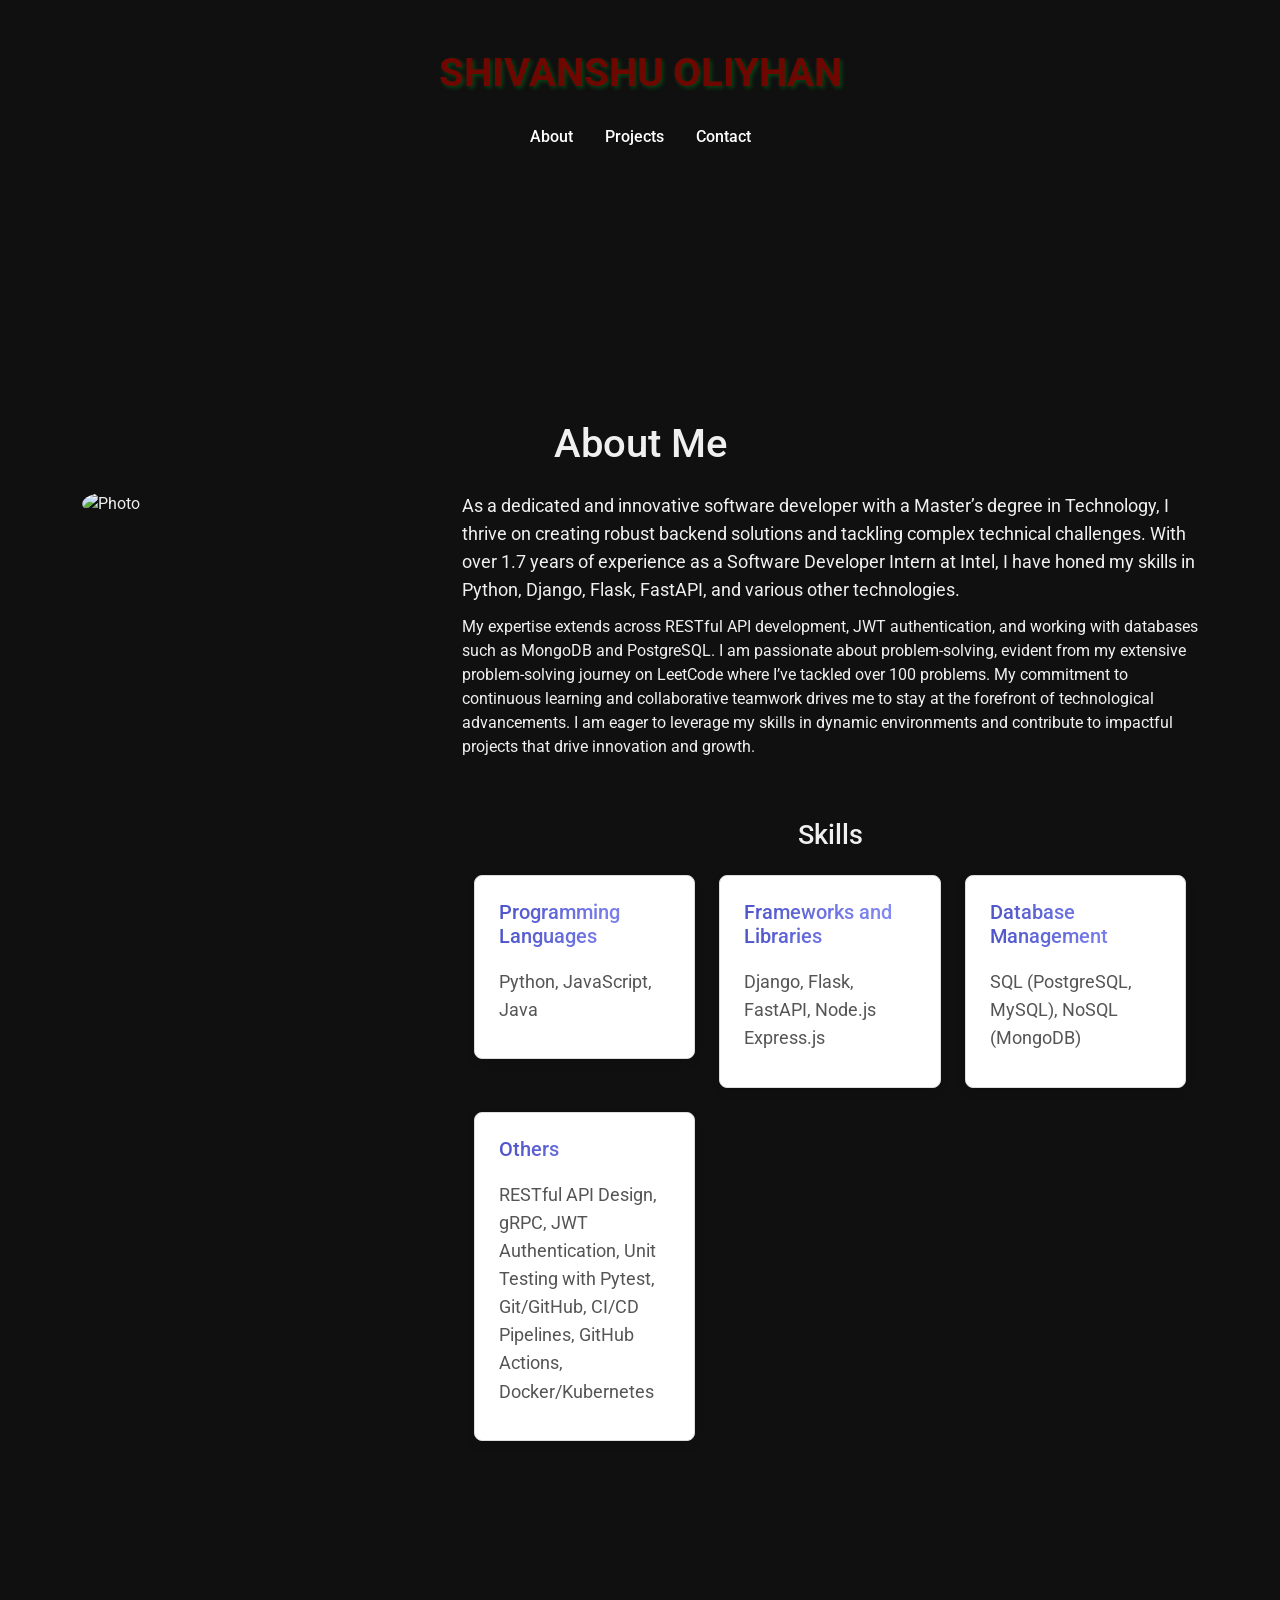
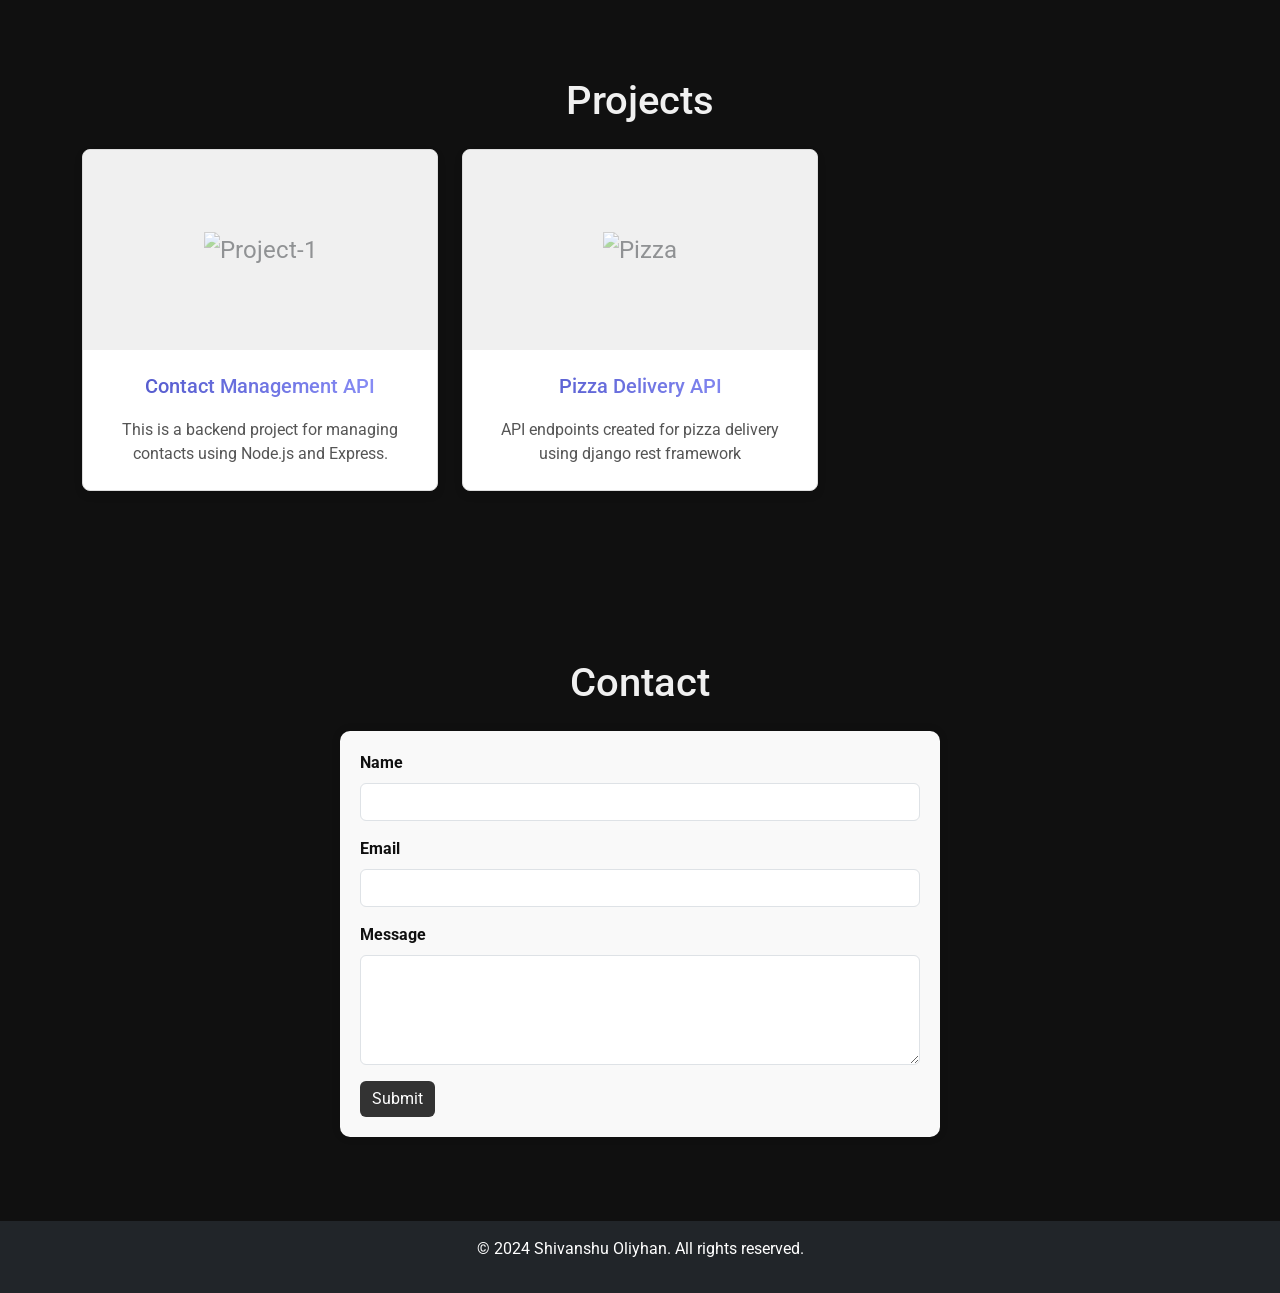
==== commit d1c32337: "revert ui changes" ====
--- a/index.html
+++ b/index.html
@@ -1,142 +1,137 @@
-<!DOCTYPE html>
-<html lang="en">
-<head>
-<meta charset="UTF-8">
-<meta name="viewport" content="width=device-width, initial-scale=1.0">
-<title>Shivanshu Oliyhan | Backend Engineer</title>
-
-<link href="https://fonts.googleapis.com/css2?family=Inter:wght@300;400;600;700&display=swap" rel="stylesheet">
-<link rel="stylesheet" href="styles.css">
-</head>
-<body>
-
-<nav class="nav">
-    <div class="nav-container">
-        <div class="nav-links">
-            <a href="#about">About</a>
-            <a href="#skills">Stack</a>
-            <a href="#projects">Projects</a>
-            <a href="#contact">Contact</a>
-        </div>
-    </div>
-</nav>
-
-<header class="hero">
-    <div class="hero-content">
-        <h1>Shivanshu Oliyhan</h1>
-        <p class="hero-sub">
-            Backend Engineer building scalable APIs and high-performance systems.
-        </p>
-        <div class="hero-buttons">
-            <a href="#projects" class="btn-primary">View Projects</a>
-            <a href="assets/resume.pdf" target="_blank" class="btn-secondary">Download Resume</a>
-        </div>
-    </div>
-</header>
-
-<section id="about" class="section">
-    <div class="container split">
-        <div>
-            <h2>About Me</h2>
-            <p>
-                Backend Engineer with 1.7+ years of experience designing scalable backend architectures.
-                Specialized in Python, Django, FastAPI and database optimization.
-            </p>
-            <p>
-                Strong focus on performance tuning, clean architecture, authentication systems,
-                and production-ready API design.
-            </p>
-            <div class="stats">
-                <div><strong>1.7+</strong><span>Years Experience</span></div>
-                <div><strong>100+</strong><span>DSA Problems</span></div>
-                <div><strong>High</strong><span>Performance Focus</span></div>
-            </div>
-        </div>
-        <div class="profile-box">
-            <div class="profile-circle"></div>
-        </div>
-    </div>
-</section>
-
-<section id="skills" class="section dark">
-    <div class="container">
-        <h2>Tech Stack</h2>
-        <div class="grid">
-            <div class="card">
-                <h3>Languages</h3>
-                <p>Python · JavaScript · Java</p>
-            </div>
-            <div class="card">
-                <h3>Frameworks</h3>
-                <p>Django · FastAPI · Flask · Express</p>
-            </div>
-            <div class="card">
-                <h3>Databases</h3>
-                <p>PostgreSQL · MySQL · MongoDB · Redis</p>
-            </div>
-            <div class="card">
-                <h3>DevOps</h3>
-                <p>Docker · CI/CD · GitHub Actions · Linux</p>
-            </div>
-            <div class="card">
-                <h3>Concepts</h3>
-                <p>REST APIs · JWT · System Design · Performance Optimization</p>
-            </div>
-        </div>
-    </div>
-</section>
-
-<section id="projects" class="section">
-    <div class="container">
-        <h2>Projects</h2>
-        <div class="project-grid">
-
-            <div class="project">
-                <h3>Contact Management API</h3>
-                <p>
-                    Production-style REST API with JWT authentication, pagination,
-                    and role-based access control. Built with modular architecture
-                    and optimized database queries.
-                </p>
-                <a href="https://github.com/SOliyhan/contacts-api" target="_blank">View on GitHub →</a>
-            </div>
-
-            <div class="project">
-                <h3>Pizza Delivery API</h3>
-                <p>
-                    Django REST backend handling order lifecycle, authentication,
-                    and transactional integrity. Designed for scalability and maintainability.
-                </p>
-                <a href="https://github.com/SOliyhan/pizza_delivery" target="_blank">View on GitHub →</a>
-            </div>
-
-        </div>
-    </div>
-</section>
-
-<section id="contact" class="section dark">
-    <div class="container contact-box">
-        <h2>Contact Me</h2>
-        <p>Open to backend engineering opportunities and system design discussions.</p>
-
-        <form action="https://formspree.io/f/xzzpryql" method="POST">
-            <div class="form-group">
-                <input type="text" name="name" placeholder="Your Name" required>
-            </div>
-            <div class="form-group">
-                <input type="email" name="_replyto" placeholder="Your Email" required>
-            </div>
-            <div class="form-group">
-                <textarea name="message" rows="5" placeholder="Your Message" required></textarea>
-            </div>
-            <button type="submit" class="btn-primary full">Send Message</button>
-        </form>
-    </div>
-</section>
-
-<footer>
-    © 2026 Shivanshu Oliyhan
-</footer>
-
-</body>
-</html>+<!DOCTYPE html>
+<html lang="en">
+<head>
+    <meta charset="UTF-8">
+    <meta name="viewport" content="width=device-width, initial-scale=1.0">
+    <title>Shivanshu's Portfolio</title>
+    <link href="https://cdn.jsdelivr.net/npm/bootstrap@5.3.0/dist/css/bootstrap.min.css" rel="stylesheet">
+    <link rel="stylesheet" href="styles.css">
+</head>
+<body class="bg-gray-100 smooth-scroll">
+    <header>
+        <div class="heading">
+            <h1 class="fade-in">SHIVANSHU OLIYHAN</h1>
+            <nav>
+                <ul class="nav justify-content-center">
+                    <li class="nav-item"><a class="nav-link text-white" href="#about">About</a></li>
+                    <li class="nav-item"><a class="nav-link text-white" href="#projects">Projects</a></li>
+                    <li class="nav-item"><a class="nav-link text-white" href="#contact">Contact</a></li>
+                </ul>
+            </nav>
+        </div>
+    </header>
+
+    <section id="about" class="container mb-2">
+        <h2 class="text-center mb-4 fade-in">About Me</h2>
+        <div class="row">
+            <div class="col-md-4">
+                <img src="https://i.ibb.co/Lt89Kzp/img.jpg" alt="Photo" class="img-fluid rounded-circle fade-in">
+            </div>
+            <div class="col-md-8 fade-in">
+                <p>As a dedicated and innovative software developer with a Master’s degree in Technology, I thrive on creating robust backend solutions and tackling complex technical 
+                challenges. With over 1.7 years of experience as a Software Developer Intern at Intel, I have honed my skills in Python, Django, Flask, FastAPI, and various other technologies. 
+                </p>My expertise extends across RESTful API development, JWT authentication, and working with databases such as MongoDB and PostgreSQL. 
+                I am passionate about problem-solving, evident from my extensive problem-solving journey on LeetCode where I’ve tackled over 100 problems. My commitment to continuous learning 
+                and collaborative teamwork drives me to stay at the forefront of technological advancements. I am eager to leverage my skills in dynamic environments and contribute to impactful projects that drive innovation and growth.
+                
+                <section id="skills" class="container mb-4">
+                    <h3 class="text-center mb-4 fade-in">Skills</h3>
+                    <div class="row">
+                        <div class="col-md-4 mb-4">
+                            <div class="card">
+                                <div class="card-body">
+                                    <h5 class="card-title">Programming Languages</h5>
+                                    <p class="card-text">Python, JavaScript, Java</p>
+                                </div>
+                            </div>
+                        </div>
+                        <div class="col-md-4 mb-4">
+                            <div class="card">
+                                <div class="card-body">
+                                    <h5 class="card-title">Frameworks and Libraries</h5>
+                                    <p class="card-text">Django, Flask, FastAPI, Node.js Express.js</p>
+                                </div>
+                            </div>
+                        </div>
+                        <div class="col-md-4 mb-4">
+                            <div class="card">
+                                <div class="card-body">
+                                    <h5 class="card-title">Database Management</h5>
+                                    <p class="card-text">SQL (PostgreSQL, MySQL), NoSQL (MongoDB)</p>
+                                </div>
+                            </div>
+                        </div>
+                        <div class="col-md-4 mb-4">
+                            <div class="card">
+                                <div class="card-body">
+                                    <h5 class="card-title">Others</h5>
+                                    <p class="card-text">RESTful API Design, gRPC, JWT Authentication, Unit Testing with Pytest, Git/GitHub, CI/CD Pipelines, GitHub Actions, Docker/Kubernetes</p>
+                                </div>
+                            </div>
+                        </div>
+                    </div>
+                </section>
+            </div>
+        </div>
+    </section>
+
+    <section id="projects" class="container mb-4">
+        <h2 class="text-center mb-4 fade-in">Projects</h2>
+        <div class="row">
+            <div class="col-md-4 mb-4 fade-in">
+                <div class="card">
+                    <div class="card-img-top placeholder">
+                        <img src="https://i.ibb.co/Jv59WHy/contact.png" alt="Project-1" class="img-fluid fade-in">
+                    </div>
+                    <div class="card-body">
+                        <h5 class="card-title"><a href="https://github.com/SOliyhan/contacts-api">Contact Management API</a></h5>
+                        <p class="card-text">This is a backend project for managing contacts using Node.js and Express.</p>
+                    </div>
+                </div>
+            </div>
+            <div class="col-md-4 mb-4 fade-in">
+                <div class="card">
+                    <div class="card-img-top placeholder">
+                        <img src="https://i.ibb.co/4tckYqV/pizza.jpg" alt="Pizza" class="img-fluid fade-in">
+                    </div>
+                    <div class="card-body">
+                        <h5 class="card-title"><a href="https://github.com/SOliyhan/pizza_delivery">Pizza Delivery API</a></h5>
+                        <p class="card-text">API endpoints created for pizza delivery using django rest framework</p>
+                    </div>
+                </div>
+            </div>
+        </div>
+    </section>
+    
+    <section id="contact" class="container mb-4">
+        <h2 class="text-center mb-4 fade-in">Contact</h2>
+        <form action="https://formspree.io/f/xzzpryql" method="POST" class="fade-in">
+            <div class="mb-3">
+                <label for="name" class="form-label">Name</label>
+                <input type="text" class="form-control" id="name" name="name" required>
+            </div>
+            <div class="mb-3">
+                <label for="email" class="form-label">Email</label>
+                <input type="email" class="form-control" id="email" name="_replyto" required>
+            </div>
+            <div class="mb-3">
+                <label for="message" class="form-label">Message</label>
+                <textarea class="form-control" id="message" name="message" rows="4" required></textarea>
+            </div>
+            <input type="text" name="_gotcha" style="display:none">
+            <button type="submit" class="btn btn-primary">Submit</button>
+        </form>
+    </section>
+    
+
+
+    <footer class="bg-dark text-white py-3">
+        <div class="container text-center">
+            <p>&copy; 2024 Shivanshu Oliyhan. All rights reserved.</p>
+        </div>
+    </footer>
+
+    <script src="https://cdn.jsdelivr.net/npm/bootstrap@5.3.0/dist/js/bootstrap.bundle.min.js"></script>
+    <script src="scripts.js"></script>
+</body>
+</html>
--- a/styles.css
+++ b/styles.css
@@ -1,235 +1,220 @@
-* {
-    margin: 0;
-    padding: 0;
-    box-sizing: border-box;
-}
-
-body {
-    font-family: 'Inter', sans-serif;
-    background: #0f172a;
-    color: #e2e8f0;
-    scroll-behavior: smooth;
-}
-
-.container {
-    width: 85%;
-    max-width: 1100px;
-    margin: auto;
-}
-
-.section {
-    padding: 100px 0;
-}
-
-.dark {
-    background: #1e293b;
-}
-
-/* NAV */
-.nav {
-    position: fixed;
-    width: 100%;
-    background: rgba(15,23,42,0.95);
-    backdrop-filter: blur(10px);
-    padding: 15px 0;
-    z-index: 1000;
-}
-
-.nav-container {
-    width: 85%;
-    max-width: 1100px;
-    margin: auto;
-    display: flex;
-    justify-content: space-between;
-    align-items: center;
-}
-
-.logo {
-    font-weight: 700;
-    color: #38bdf8;
-}
-
-.nav-links a {
-    margin-left: 25px;
-    text-decoration: none;
-    color: #cbd5e1;
-    transition: 0.3s;
-}
-
-.nav-links a:hover {
-    color: #38bdf8;
-}
-
-/* HERO */
-.hero {
-    height: 100vh;
-    display: flex;
-    align-items: center;
-    justify-content: center;
-    text-align: center;
-    background: radial-gradient(circle at 30% 30%, #1e293b, #0f172a);
-}
-
-.hero h1 {
-    font-size: 3.2rem;
-    margin-bottom: 20px;
-}
-
-.hero-sub {
-    color: #94a3b8;
-    font-size: 1.2rem;
-    max-width: 600px;
-    margin: auto;
-}
-
-.hero-buttons {
-    margin-top: 30px;
-}
-
-.btn-primary, .btn-secondary {
-    padding: 12px 25px;
-    border-radius: 6px;
-    text-decoration: none;
-    font-weight: 600;
-    transition: 0.3s;
-    display: inline-block;
-    margin: 5px;
-}
-
-.btn-primary {
-    background: #38bdf8;
-    color: #0f172a;
-}
-
-.btn-primary:hover {
-    background: #0ea5e9;
-}
-
-.btn-secondary {
-    border: 1px solid #38bdf8;
-    color: #38bdf8;
-}
-
-.btn-secondary:hover {
-    background: #38bdf8;
-    color: #0f172a;
-}
-
-/* SPLIT LAYOUT */
-.split {
-    display: flex;
-    gap: 60px;
-    align-items: center;
-    flex-wrap: wrap;
-}
-
-.profile-box {
-    display: flex;
-    justify-content: center;
-    align-items: center;
-}
-
-.profile-circle {
-    width: 220px;
-    height: 220px;
-    border-radius: 50%;
-    background: linear-gradient(135deg, #38bdf8, #6366f1);
-}
-
-/* STATS */
-.stats {
-    display: flex;
-    gap: 40px;
-    margin-top: 30px;
-}
-
-.stats div {
-    text-align: center;
-}
-
-.stats strong {
-    display: block;
-    font-size: 1.5rem;
-    color: #38bdf8;
-}
-
-/* GRID */
-.grid {
-    display: grid;
-    grid-template-columns: repeat(auto-fit, minmax(250px, 1fr));
-    gap: 25px;
-    margin-top: 40px;
-}
-
-.card {
-    background: rgba(255,255,255,0.05);
-    padding: 25px;
-    border-radius: 10px;
-    transition: 0.3s;
-}
-
-.card:hover {
-    transform: translateY(-6px);
-    background: rgba(255,255,255,0.08);
-}
-
-/* PROJECTS */
-.project-grid {
-    display: grid;
-    grid-template-columns: repeat(auto-fit, minmax(300px, 1fr));
-    gap: 30px;
-    margin-top: 40px;
-}
-
-.project {
-    background: #1e293b;
-    padding: 30px;
-    border-radius: 10px;
-    transition: 0.3s;
-}
-
-.project:hover {
-    transform: translateY(-6px);
-}
-
-.project a {
-    display: inline-block;
-    margin-top: 15px;
-    color: #38bdf8;
-    text-decoration: none;
-}
-
-/* CONTACT */
-.contact-box {
-    max-width: 600px;
-    text-align: center;
-}
-
-form {
-    margin-top: 30px;
-}
-
-.form-group {
-    margin-bottom: 20px;
-}
-
-input, textarea {
-    width: 100%;
-    padding: 12px;
-    border-radius: 6px;
-    border: 1px solid #334155;
-    background: #0f172a;
-    color: white;
-}
-
-.full {
-    width: 100%;
-}
-
-/* FOOTER */
-footer {
-    text-align: center;
-    padding: 20px;
-    background: #0f172a;
-    color: #94a3b8;
-}+@import url('https://fonts.googleapis.com/css2?family=Roboto:wght@400;700&display=swap');
+
+body {
+    font-family: 'Roboto', sans-serif;
+    color: #f0f0f0;
+    background-color: #101010; 
+    margin: 0;
+    padding: 0;
+}
+
+.smooth-scroll {
+    scroll-behavior: smooth;
+}
+
+.fade-in {
+    opacity: 0;
+    animation: fadeIn 2s forwards;
+}
+
+@keyframes fadeIn {
+    to {
+        opacity: 1;
+    }
+}
+
+
+header {
+    background: url('https://i.ibb.co/2jLZqGx/header-bg.jpg') no-repeat center center;
+    background-size: cover;
+    color: #6e0700;
+    padding: 0; 
+    position: relative; 
+    height: 40vh; 
+    min-height: 280px; 
+    text-align: center; 
+}
+
+.heading {
+    position: absolute;
+    top: 30%;
+    left: 50%;
+    transform: translate(-50%, -50%);
+    text-align: center;
+}
+
+.heading h1 {
+    font-size: 2.5rem;
+    margin-bottom: 20px;
+    font-weight: bold;
+    text-shadow: 2px 2px 4px rgba(2, 121, 28, 0.5);
+}
+
+.heading nav ul {
+    list-style: none;
+    padding: 0;
+    margin: 0;
+}
+
+.heading nav a {
+    color: #000000;
+    font-size: 1rem;
+    font-weight: 500;
+    text-decoration: none;
+    display: block;
+    margin-bottom: 10px;
+    transition: color 0.3s ease, border-left 0.3s ease;
+}
+
+.heading nav a:hover {
+    color: #f39c12;
+    border-left: 4px solid #f39c12;
+    padding-left: 10px;
+}
+
+section {
+    padding: 60px 0;
+}
+
+h2 {
+    font-size: 2.5rem;
+    margin-bottom: 20px;
+    animation: fadeIn 2s forwards;
+}
+
+h3 {
+    font-size: 1.7rem;
+    margin-bottom: 20px;
+    animation: fadeIn 2s forwards;
+}
+
+/* About Me Section */
+#about img {
+    width: 100%;
+    max-width: 200px;
+    border-radius: 50%;
+    margin-bottom: 20px;
+    animation: fadeIn 2s forwards;
+}
+
+
+
+#about p {
+    font-family: 'Roboto', sans-serif;
+    font-size: 1.1rem;
+    line-height: 1.6;
+    margin-bottom: 10px;
+}
+
+.card {
+    border: 1px solid #ddd;
+    border-radius: 8px;
+    box-shadow: 0 4px 8px rgba(0, 0, 0, 0.1);
+    transition: all 0.3s ease;
+    font-family: 'Roboto', sans-serif;
+}
+
+.card:hover {
+    box-shadow: 0 8px 16px rgba(0, 0, 0, 0.2);
+    transform: translateY(-5px);
+}
+
+.card-body {
+    padding: 1.5rem;
+}
+
+.card-text {
+    font-size: 1rem;
+    color: #555;
+    font-family: 'Roboto', sans-serif;
+}
+
+.card-title {
+    font-size: 1.25rem;
+    margin-bottom: 20px;
+    color: #333;
+    background: linear-gradient(90deg, #4e54c8, #8f94fb);
+    background-clip: text;
+    -webkit-background-clip: text;
+    -webkit-text-fill-color: transparent;
+}
+
+.card-title {
+    font-size: 1.25rem;
+    margin-bottom: 20px;
+    color: #333;
+    font-family: 'Roboto', sans-serif;
+    background: linear-gradient(90deg, #4e54c8, #8f94fb);
+    background-clip: text; 
+    -webkit-background-clip: text; 
+    -webkit-text-fill-color: transparent; 
+}
+
+
+.card-img-top {
+    width: 100%;
+    height: 200px; 
+    display: flex;
+    align-items: center;
+    justify-content: center;
+    overflow: hidden;
+    background-color: #f0f0f0; 
+    border-radius: 8px 8px 0 0; 
+}
+
+
+/* styles.css */
+
+.card-img-top {
+    width: 100%;
+    height: 200px; /* Adjust height as needed */
+    background-color: #e0e0e0; /* Light gray background for placeholder */
+    display: flex;
+    align-items: center;
+    justify-content: center;
+    font-size: 1.5rem;
+    text-align: center;
+    border-radius: 8px 8px 0 0; /* Optional: Adds rounded corners */
+    cursor: default; /* Ensures the cursor is not a loading indicator */
+}
+
+/* Project Section */
+#projects .card-body {
+    padding: 1.5rem;
+    text-align: center;
+    color: #101010;
+}
+
+
+/* Contact Section */
+form {
+    max-width: 600px;
+    margin: 0 auto;
+    padding: 20px;
+    background: #f9f9f9;
+    border-radius: 10px;
+    color: #101010;
+    box-shadow: 0 0 10px rgba(0, 0, 0, 0.1);
+}
+
+form .form-label {
+    font-weight: bold;
+}
+
+form .btn-primary {
+    background-color: #333;
+    border: none;
+    transition: background-color 0.3s;
+}
+
+form .btn-primary:hover {
+    background-color: #555;
+}
+
+/* Footer */
+footer {
+    background: #333;
+    color: white;
+    text-align: center;
+    padding: 20px 0;
+}
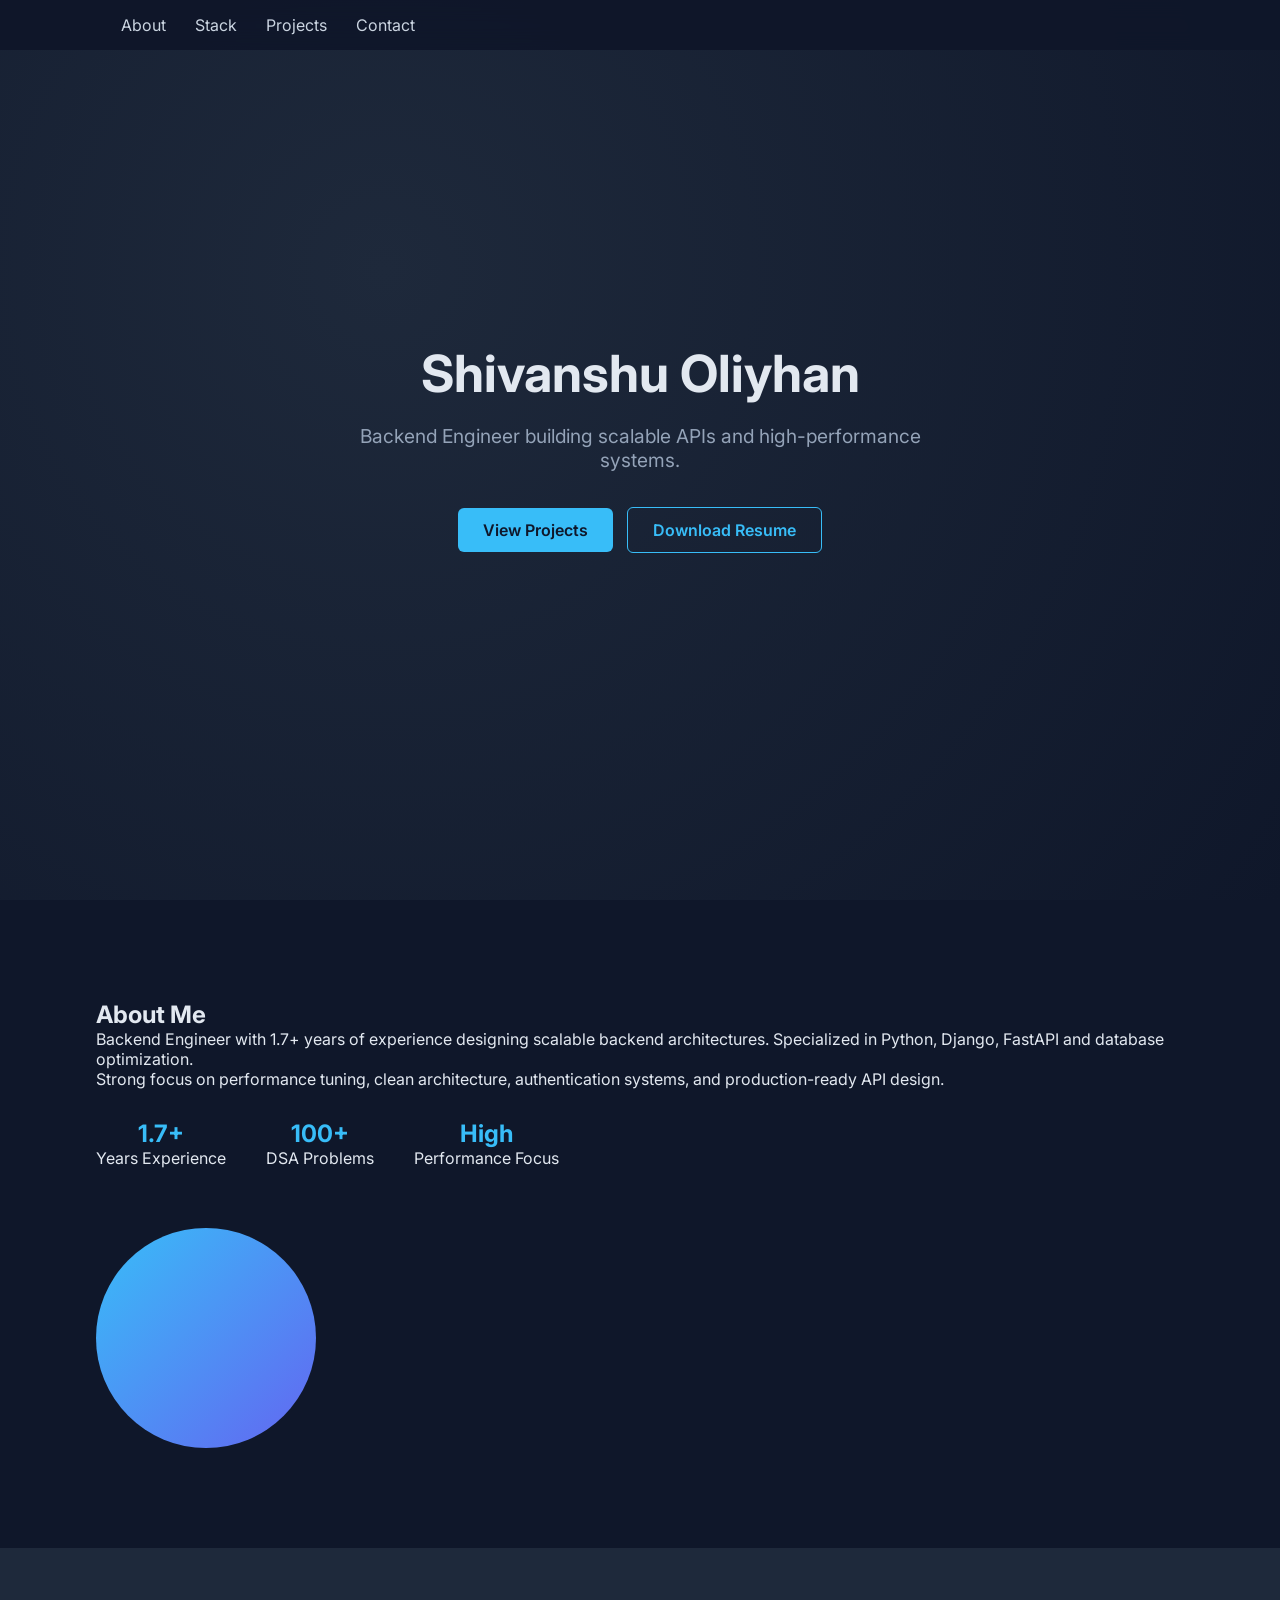
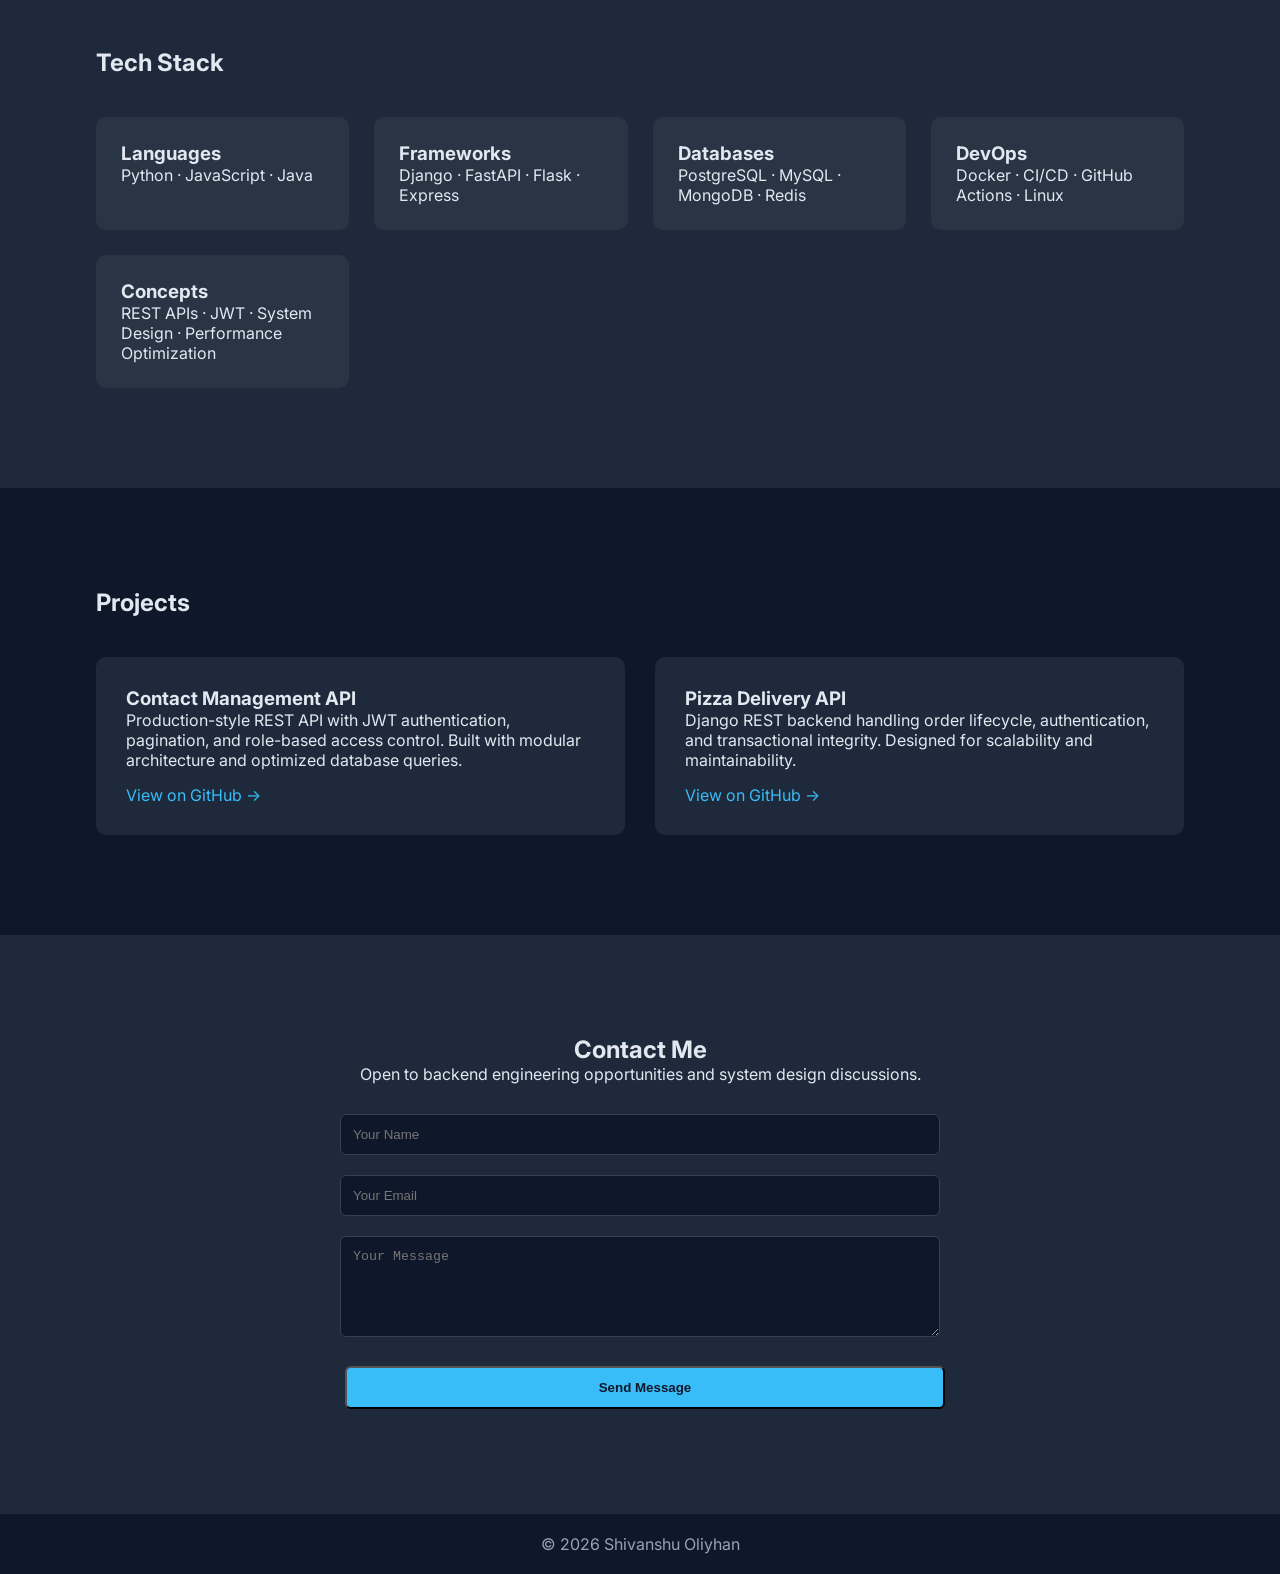
==== commit 87cc925b: "ui fixes" ====
--- a/index.html
+++ b/index.html
@@ -1,137 +1,142 @@
 <!DOCTYPE html>
 <html lang="en">
 <head>
-    <meta charset="UTF-8">
-    <meta name="viewport" content="width=device-width, initial-scale=1.0">
-    <title>Shivanshu's Portfolio</title>
-    <link href="https://cdn.jsdelivr.net/npm/bootstrap@5.3.0/dist/css/bootstrap.min.css" rel="stylesheet">
-    <link rel="stylesheet" href="styles.css">
+<meta charset="UTF-8">
+<meta name="viewport" content="width=device-width, initial-scale=1.0">
+<title>Shivanshu Oliyhan | Backend Engineer</title>
+
+<link href="https://fonts.googleapis.com/css2?family=Inter:wght@300;400;600;700&display=swap" rel="stylesheet">
+<link rel="stylesheet" href="styles.css">
 </head>
-<body class="bg-gray-100 smooth-scroll">
-    <header>
-        <div class="heading">
-            <h1 class="fade-in">SHIVANSHU OLIYHAN</h1>
-            <nav>
-                <ul class="nav justify-content-center">
-                    <li class="nav-item"><a class="nav-link text-white" href="#about">About</a></li>
-                    <li class="nav-item"><a class="nav-link text-white" href="#projects">Projects</a></li>
-                    <li class="nav-item"><a class="nav-link text-white" href="#contact">Contact</a></li>
-                </ul>
-            </nav>
+<body>
+
+<nav class="nav">
+    <div class="nav-container">
+        <div class="nav-links">
+            <a href="#about">About</a>
+            <a href="#skills">Stack</a>
+            <a href="#projects">Projects</a>
+            <a href="#contact">Contact</a>
         </div>
-    </header>
+    </div>
+</nav>
 
-    <section id="about" class="container mb-2">
-        <h2 class="text-center mb-4 fade-in">About Me</h2>
-        <div class="row">
-            <div class="col-md-4">
-                <img src="https://i.ibb.co/Lt89Kzp/img.jpg" alt="Photo" class="img-fluid rounded-circle fade-in">
-            </div>
-            <div class="col-md-8 fade-in">
-                <p>As a dedicated and innovative software developer with a Master’s degree in Technology, I thrive on creating robust backend solutions and tackling complex technical 
-                challenges. With over 1.7 years of experience as a Software Developer Intern at Intel, I have honed my skills in Python, Django, Flask, FastAPI, and various other technologies. 
-                </p>My expertise extends across RESTful API development, JWT authentication, and working with databases such as MongoDB and PostgreSQL. 
-                I am passionate about problem-solving, evident from my extensive problem-solving journey on LeetCode where I’ve tackled over 100 problems. My commitment to continuous learning 
-                and collaborative teamwork drives me to stay at the forefront of technological advancements. I am eager to leverage my skills in dynamic environments and contribute to impactful projects that drive innovation and growth.
-                
-                <section id="skills" class="container mb-4">
-                    <h3 class="text-center mb-4 fade-in">Skills</h3>
-                    <div class="row">
-                        <div class="col-md-4 mb-4">
-                            <div class="card">
-                                <div class="card-body">
-                                    <h5 class="card-title">Programming Languages</h5>
-                                    <p class="card-text">Python, JavaScript, Java</p>
-                                </div>
-                            </div>
-                        </div>
-                        <div class="col-md-4 mb-4">
-                            <div class="card">
-                                <div class="card-body">
-                                    <h5 class="card-title">Frameworks and Libraries</h5>
-                                    <p class="card-text">Django, Flask, FastAPI, Node.js Express.js</p>
-                                </div>
-                            </div>
-                        </div>
-                        <div class="col-md-4 mb-4">
-                            <div class="card">
-                                <div class="card-body">
-                                    <h5 class="card-title">Database Management</h5>
-                                    <p class="card-text">SQL (PostgreSQL, MySQL), NoSQL (MongoDB)</p>
-                                </div>
-                            </div>
-                        </div>
-                        <div class="col-md-4 mb-4">
-                            <div class="card">
-                                <div class="card-body">
-                                    <h5 class="card-title">Others</h5>
-                                    <p class="card-text">RESTful API Design, gRPC, JWT Authentication, Unit Testing with Pytest, Git/GitHub, CI/CD Pipelines, GitHub Actions, Docker/Kubernetes</p>
-                                </div>
-                            </div>
-                        </div>
-                    </div>
-                </section>
+<header class="hero">
+    <div class="hero-content">
+        <h1>Shivanshu Oliyhan</h1>
+        <p class="hero-sub">
+            Backend Engineer building scalable APIs and high-performance systems.
+        </p>
+        <div class="hero-buttons">
+            <a href="#projects" class="btn-primary">View Projects</a>
+            <a href="assets/resume.pdf" target="_blank" class="btn-secondary">Download Resume</a>
+        </div>
+    </div>
+</header>
+
+<section id="about" class="section">
+    <div class="container split">
+        <div>
+            <h2>About Me</h2>
+            <p>
+                Backend Engineer with 1.7+ years of experience designing scalable backend architectures.
+                Specialized in Python, Django, FastAPI and database optimization.
+            </p>
+            <p>
+                Strong focus on performance tuning, clean architecture, authentication systems,
+                and production-ready API design.
+            </p>
+            <div class="stats">
+                <div><strong>1.7+</strong><span>Years Experience</span></div>
+                <div><strong>100+</strong><span>DSA Problems</span></div>
+                <div><strong>High</strong><span>Performance Focus</span></div>
             </div>
         </div>
-    </section>
+        <div class="profile-box">
+            <div class="profile-circle"></div>
+        </div>
+    </div>
+</section>
 
-    <section id="projects" class="container mb-4">
-        <h2 class="text-center mb-4 fade-in">Projects</h2>
-        <div class="row">
-            <div class="col-md-4 mb-4 fade-in">
-                <div class="card">
-                    <div class="card-img-top placeholder">
-                        <img src="https://i.ibb.co/Jv59WHy/contact.png" alt="Project-1" class="img-fluid fade-in">
-                    </div>
-                    <div class="card-body">
-                        <h5 class="card-title"><a href="https://github.com/SOliyhan/contacts-api">Contact Management API</a></h5>
-                        <p class="card-text">This is a backend project for managing contacts using Node.js and Express.</p>
-                    </div>
-                </div>
+<section id="skills" class="section dark">
+    <div class="container">
+        <h2>Tech Stack</h2>
+        <div class="grid">
+            <div class="card">
+                <h3>Languages</h3>
+                <p>Python · JavaScript · Java</p>
             </div>
-            <div class="col-md-4 mb-4 fade-in">
-                <div class="card">
-                    <div class="card-img-top placeholder">
-                        <img src="https://i.ibb.co/4tckYqV/pizza.jpg" alt="Pizza" class="img-fluid fade-in">
-                    </div>
-                    <div class="card-body">
-                        <h5 class="card-title"><a href="https://github.com/SOliyhan/pizza_delivery">Pizza Delivery API</a></h5>
-                        <p class="card-text">API endpoints created for pizza delivery using django rest framework</p>
-                    </div>
-                </div>
+            <div class="card">
+                <h3>Frameworks</h3>
+                <p>Django · FastAPI · Flask · Express</p>
+            </div>
+            <div class="card">
+                <h3>Databases</h3>
+                <p>PostgreSQL · MySQL · MongoDB · Redis</p>
+            </div>
+            <div class="card">
+                <h3>DevOps</h3>
+                <p>Docker · CI/CD · GitHub Actions · Linux</p>
+            </div>
+            <div class="card">
+                <h3>Concepts</h3>
+                <p>REST APIs · JWT · System Design · Performance Optimization</p>
             </div>
         </div>
-    </section>
-    
-    <section id="contact" class="container mb-4">
-        <h2 class="text-center mb-4 fade-in">Contact</h2>
-        <form action="https://formspree.io/f/xzzpryql" method="POST" class="fade-in">
-            <div class="mb-3">
-                <label for="name" class="form-label">Name</label>
-                <input type="text" class="form-control" id="name" name="name" required>
+    </div>
+</section>
+
+<section id="projects" class="section">
+    <div class="container">
+        <h2>Projects</h2>
+        <div class="project-grid">
+
+            <div class="project">
+                <h3>Contact Management API</h3>
+                <p>
+                    Production-style REST API with JWT authentication, pagination,
+                    and role-based access control. Built with modular architecture
+                    and optimized database queries.
+                </p>
+                <a href="https://github.com/SOliyhan/contacts-api" target="_blank">View on GitHub →</a>
             </div>
-            <div class="mb-3">
-                <label for="email" class="form-label">Email</label>
-                <input type="email" class="form-control" id="email" name="_replyto" required>
+
+            <div class="project">
+                <h3>Pizza Delivery API</h3>
+                <p>
+                    Django REST backend handling order lifecycle, authentication,
+                    and transactional integrity. Designed for scalability and maintainability.
+                </p>
+                <a href="https://github.com/SOliyhan/pizza_delivery" target="_blank">View on GitHub →</a>
             </div>
-            <div class="mb-3">
-                <label for="message" class="form-label">Message</label>
-                <textarea class="form-control" id="message" name="message" rows="4" required></textarea>
+
+        </div>
+    </div>
+</section>
+
+<section id="contact" class="section dark">
+    <div class="container contact-box">
+        <h2>Contact Me</h2>
+        <p>Open to backend engineering opportunities and system design discussions.</p>
+
+        <form action="https://formspree.io/f/xzzpryql" method="POST">
+            <div class="form-group">
+                <input type="text" name="name" placeholder="Your Name" required>
             </div>
-            <input type="text" name="_gotcha" style="display:none">
-            <button type="submit" class="btn btn-primary">Submit</button>
+            <div class="form-group">
+                <input type="email" name="_replyto" placeholder="Your Email" required>
+            </div>
+            <div class="form-group">
+                <textarea name="message" rows="5" placeholder="Your Message" required></textarea>
+            </div>
+            <button type="submit" class="btn-primary full">Send Message</button>
         </form>
-    </section>
-    
+    </div>
+</section>
 
+<footer>
+    © 2026 Shivanshu Oliyhan
+</footer>
 
-    <footer class="bg-dark text-white py-3">
-        <div class="container text-center">
-            <p>&copy; 2024 Shivanshu Oliyhan. All rights reserved.</p>
-        </div>
-    </footer>
-
-    <script src="https://cdn.jsdelivr.net/npm/bootstrap@5.3.0/dist/js/bootstrap.bundle.min.js"></script>
-    <script src="scripts.js"></script>
 </body>
-</html>
+</html>
--- a/styles.css
+++ b/styles.css
@@ -1,220 +1,235 @@
-@import url('https://fonts.googleapis.com/css2?family=Roboto:wght@400;700&display=swap');
-
-body {
-    font-family: 'Roboto', sans-serif;
-    color: #f0f0f0;
-    background-color: #101010; 
-    margin: 0;
-    padding: 0;
-}
-
-.smooth-scroll {
-    scroll-behavior: smooth;
-}
-
-.fade-in {
-    opacity: 0;
-    animation: fadeIn 2s forwards;
-}
-
-@keyframes fadeIn {
-    to {
-        opacity: 1;
-    }
-}
-
-
-header {
-    background: url('https://i.ibb.co/2jLZqGx/header-bg.jpg') no-repeat center center;
-    background-size: cover;
-    color: #6e0700;
-    padding: 0; 
-    position: relative; 
-    height: 40vh; 
-    min-height: 280px; 
-    text-align: center; 
-}
-
-.heading {
-    position: absolute;
-    top: 30%;
-    left: 50%;
-    transform: translate(-50%, -50%);
-    text-align: center;
-}
-
-.heading h1 {
-    font-size: 2.5rem;
-    margin-bottom: 20px;
-    font-weight: bold;
-    text-shadow: 2px 2px 4px rgba(2, 121, 28, 0.5);
-}
-
-.heading nav ul {
-    list-style: none;
-    padding: 0;
-    margin: 0;
-}
-
-.heading nav a {
-    color: #000000;
-    font-size: 1rem;
-    font-weight: 500;
-    text-decoration: none;
-    display: block;
-    margin-bottom: 10px;
-    transition: color 0.3s ease, border-left 0.3s ease;
-}
-
-.heading nav a:hover {
-    color: #f39c12;
-    border-left: 4px solid #f39c12;
-    padding-left: 10px;
-}
-
-section {
-    padding: 60px 0;
-}
-
-h2 {
-    font-size: 2.5rem;
-    margin-bottom: 20px;
-    animation: fadeIn 2s forwards;
-}
-
-h3 {
-    font-size: 1.7rem;
-    margin-bottom: 20px;
-    animation: fadeIn 2s forwards;
-}
-
-/* About Me Section */
-#about img {
-    width: 100%;
-    max-width: 200px;
-    border-radius: 50%;
-    margin-bottom: 20px;
-    animation: fadeIn 2s forwards;
-}
-
-
-
-#about p {
-    font-family: 'Roboto', sans-serif;
-    font-size: 1.1rem;
-    line-height: 1.6;
-    margin-bottom: 10px;
-}
-
-.card {
-    border: 1px solid #ddd;
-    border-radius: 8px;
-    box-shadow: 0 4px 8px rgba(0, 0, 0, 0.1);
-    transition: all 0.3s ease;
-    font-family: 'Roboto', sans-serif;
-}
-
-.card:hover {
-    box-shadow: 0 8px 16px rgba(0, 0, 0, 0.2);
-    transform: translateY(-5px);
-}
-
-.card-body {
-    padding: 1.5rem;
-}
-
-.card-text {
-    font-size: 1rem;
-    color: #555;
-    font-family: 'Roboto', sans-serif;
-}
-
-.card-title {
-    font-size: 1.25rem;
-    margin-bottom: 20px;
-    color: #333;
-    background: linear-gradient(90deg, #4e54c8, #8f94fb);
-    background-clip: text;
-    -webkit-background-clip: text;
-    -webkit-text-fill-color: transparent;
-}
-
-.card-title {
-    font-size: 1.25rem;
-    margin-bottom: 20px;
-    color: #333;
-    font-family: 'Roboto', sans-serif;
-    background: linear-gradient(90deg, #4e54c8, #8f94fb);
-    background-clip: text; 
-    -webkit-background-clip: text; 
-    -webkit-text-fill-color: transparent; 
-}
-
-
-.card-img-top {
-    width: 100%;
-    height: 200px; 
-    display: flex;
-    align-items: center;
-    justify-content: center;
-    overflow: hidden;
-    background-color: #f0f0f0; 
-    border-radius: 8px 8px 0 0; 
-}
-
-
-/* styles.css */
-
-.card-img-top {
-    width: 100%;
-    height: 200px; /* Adjust height as needed */
-    background-color: #e0e0e0; /* Light gray background for placeholder */
-    display: flex;
-    align-items: center;
-    justify-content: center;
-    font-size: 1.5rem;
-    text-align: center;
-    border-radius: 8px 8px 0 0; /* Optional: Adds rounded corners */
-    cursor: default; /* Ensures the cursor is not a loading indicator */
-}
-
-/* Project Section */
-#projects .card-body {
-    padding: 1.5rem;
-    text-align: center;
-    color: #101010;
-}
-
-
-/* Contact Section */
-form {
-    max-width: 600px;
-    margin: 0 auto;
-    padding: 20px;
-    background: #f9f9f9;
-    border-radius: 10px;
-    color: #101010;
-    box-shadow: 0 0 10px rgba(0, 0, 0, 0.1);
-}
-
-form .form-label {
-    font-weight: bold;
-}
-
-form .btn-primary {
-    background-color: #333;
-    border: none;
-    transition: background-color 0.3s;
-}
-
-form .btn-primary:hover {
-    background-color: #555;
-}
-
-/* Footer */
-footer {
-    background: #333;
-    color: white;
-    text-align: center;
-    padding: 20px 0;
-}
+* {
+    margin: 0;
+    padding: 0;
+    box-sizing: border-box;
+}
+
+body {
+    font-family: 'Inter', sans-serif;
+    background: #0f172a;
+    color: #e2e8f0;
+    scroll-behavior: smooth;
+}
+
+.container {
+    width: 85%;
+    max-width: 1100px;
+    margin: auto;
+}
+
+.section {
+    padding: 100px 0;
+}
+
+.dark {
+    background: #1e293b;
+}
+
+/* NAV */
+.nav {
+    position: fixed;
+    width: 100%;
+    background: rgba(15,23,42,0.95);
+    backdrop-filter: blur(10px);
+    padding: 15px 0;
+    z-index: 1000;
+}
+
+.nav-container {
+    width: 85%;
+    max-width: 1100px;
+    margin: auto;
+    display: flex;
+    justify-content: space-between;
+    align-items: center;
+}
+
+.logo {
+    font-weight: 700;
+    color: #38bdf8;
+}
+
+.nav-links a {
+    margin-left: 25px;
+    text-decoration: none;
+    color: #cbd5e1;
+    transition: 0.3s;
+}
+
+.nav-links a:hover {
+    color: #38bdf8;
+}
+
+/* HERO */
+.hero {
+    height: 100vh;
+    display: flex;
+    align-items: center;
+    justify-content: center;
+    text-align: center;
+    background: radial-gradient(circle at 30% 30%, #1e293b, #0f172a);
+}
+
+.hero h1 {
+    font-size: 3.2rem;
+    margin-bottom: 20px;
+}
+
+.hero-sub {
+    color: #94a3b8;
+    font-size: 1.2rem;
+    max-width: 600px;
+    margin: auto;
+}
+
+.hero-buttons {
+    margin-top: 30px;
+}
+
+.btn-primary, .btn-secondary {
+    padding: 12px 25px;
+    border-radius: 6px;
+    text-decoration: none;
+    font-weight: 600;
+    transition: 0.3s;
+    display: inline-block;
+    margin: 5px;
+}
+
+.btn-primary {
+    background: #38bdf8;
+    color: #0f172a;
+}
+
+.btn-primary:hover {
+    background: #0ea5e9;
+}
+
+.btn-secondary {
+    border: 1px solid #38bdf8;
+    color: #38bdf8;
+}
+
+.btn-secondary:hover {
+    background: #38bdf8;
+    color: #0f172a;
+}
+
+/* SPLIT LAYOUT */
+.split {
+    display: flex;
+    gap: 60px;
+    align-items: center;
+    flex-wrap: wrap;
+}
+
+.profile-box {
+    display: flex;
+    justify-content: center;
+    align-items: center;
+}
+
+.profile-circle {
+    width: 220px;
+    height: 220px;
+    border-radius: 50%;
+    background: linear-gradient(135deg, #38bdf8, #6366f1);
+}
+
+/* STATS */
+.stats {
+    display: flex;
+    gap: 40px;
+    margin-top: 30px;
+}
+
+.stats div {
+    text-align: center;
+}
+
+.stats strong {
+    display: block;
+    font-size: 1.5rem;
+    color: #38bdf8;
+}
+
+/* GRID */
+.grid {
+    display: grid;
+    grid-template-columns: repeat(auto-fit, minmax(250px, 1fr));
+    gap: 25px;
+    margin-top: 40px;
+}
+
+.card {
+    background: rgba(255,255,255,0.05);
+    padding: 25px;
+    border-radius: 10px;
+    transition: 0.3s;
+}
+
+.card:hover {
+    transform: translateY(-6px);
+    background: rgba(255,255,255,0.08);
+}
+
+/* PROJECTS */
+.project-grid {
+    display: grid;
+    grid-template-columns: repeat(auto-fit, minmax(300px, 1fr));
+    gap: 30px;
+    margin-top: 40px;
+}
+
+.project {
+    background: #1e293b;
+    padding: 30px;
+    border-radius: 10px;
+    transition: 0.3s;
+}
+
+.project:hover {
+    transform: translateY(-6px);
+}
+
+.project a {
+    display: inline-block;
+    margin-top: 15px;
+    color: #38bdf8;
+    text-decoration: none;
+}
+
+/* CONTACT */
+.contact-box {
+    max-width: 600px;
+    text-align: center;
+}
+
+form {
+    margin-top: 30px;
+}
+
+.form-group {
+    margin-bottom: 20px;
+}
+
+input, textarea {
+    width: 100%;
+    padding: 12px;
+    border-radius: 6px;
+    border: 1px solid #334155;
+    background: #0f172a;
+    color: white;
+}
+
+.full {
+    width: 100%;
+}
+
+/* FOOTER */
+footer {
+    text-align: center;
+    padding: 20px;
+    background: #0f172a;
+    color: #94a3b8;
+}
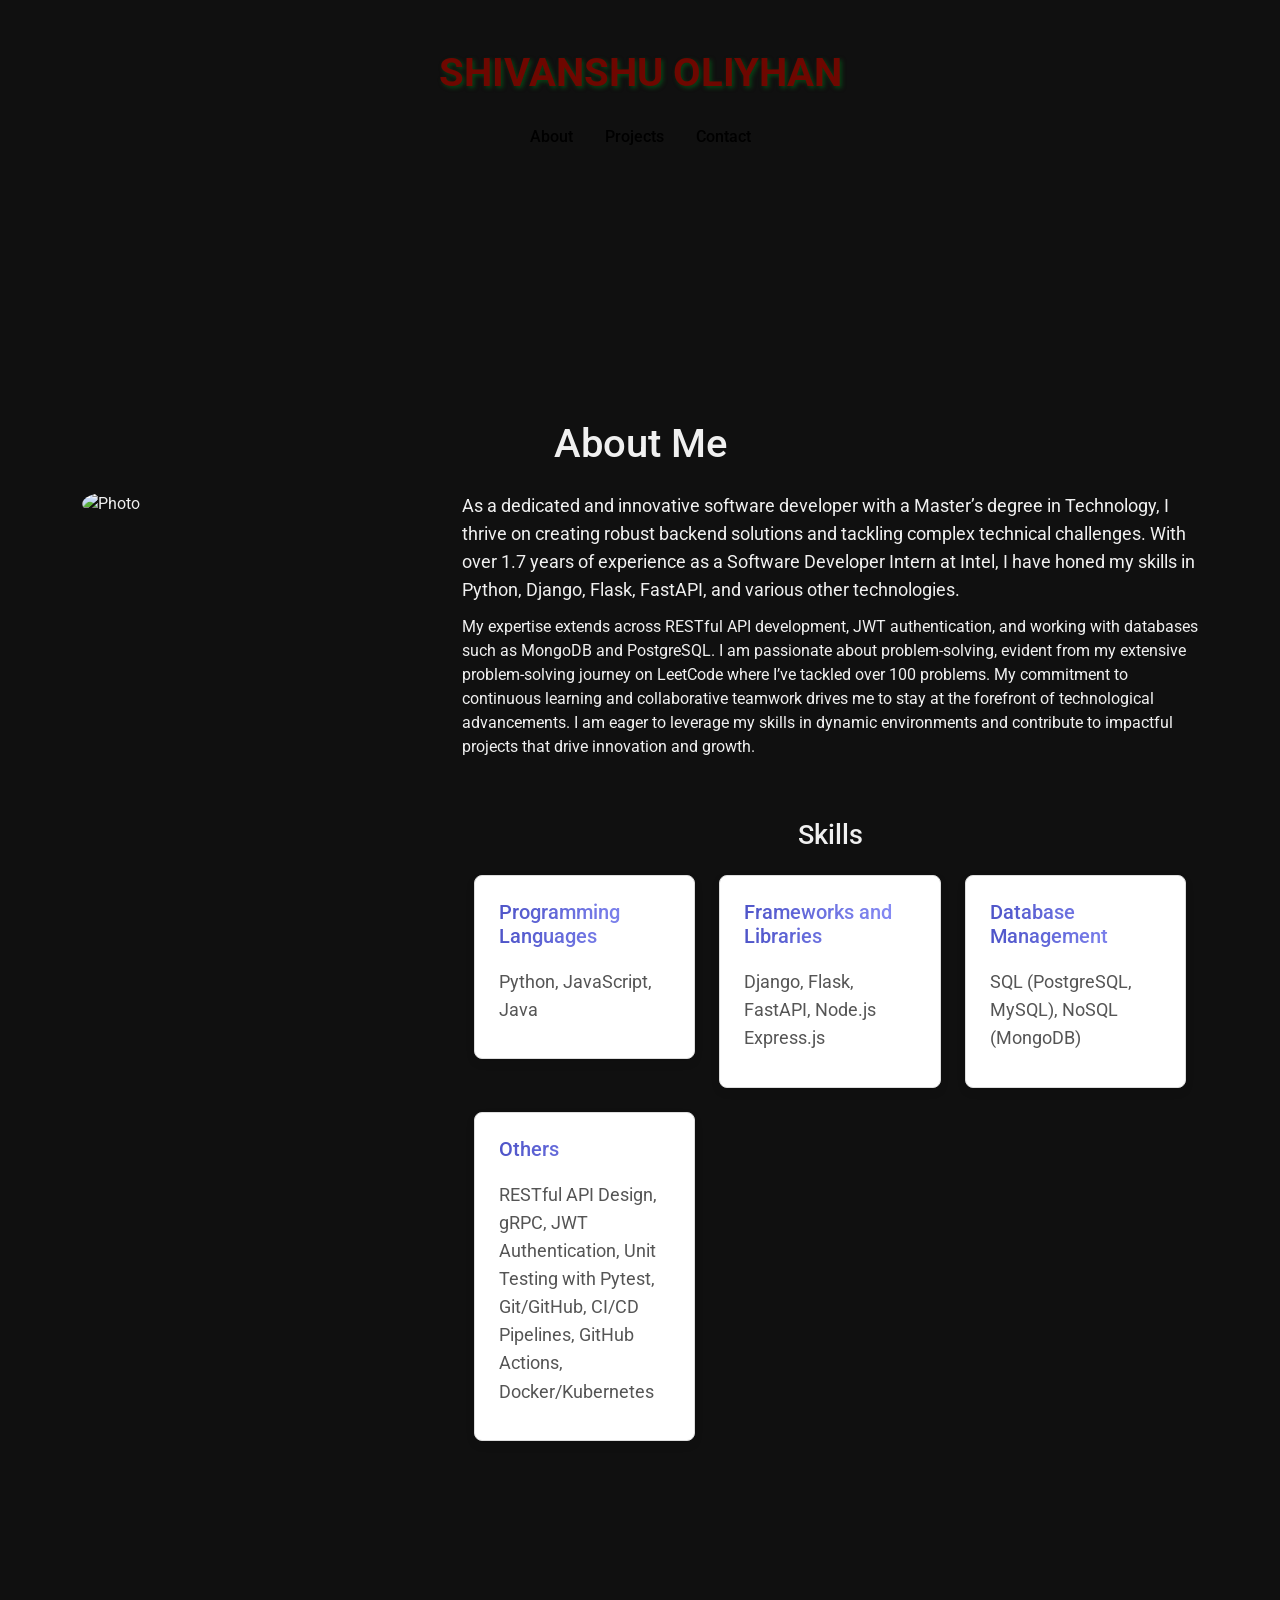
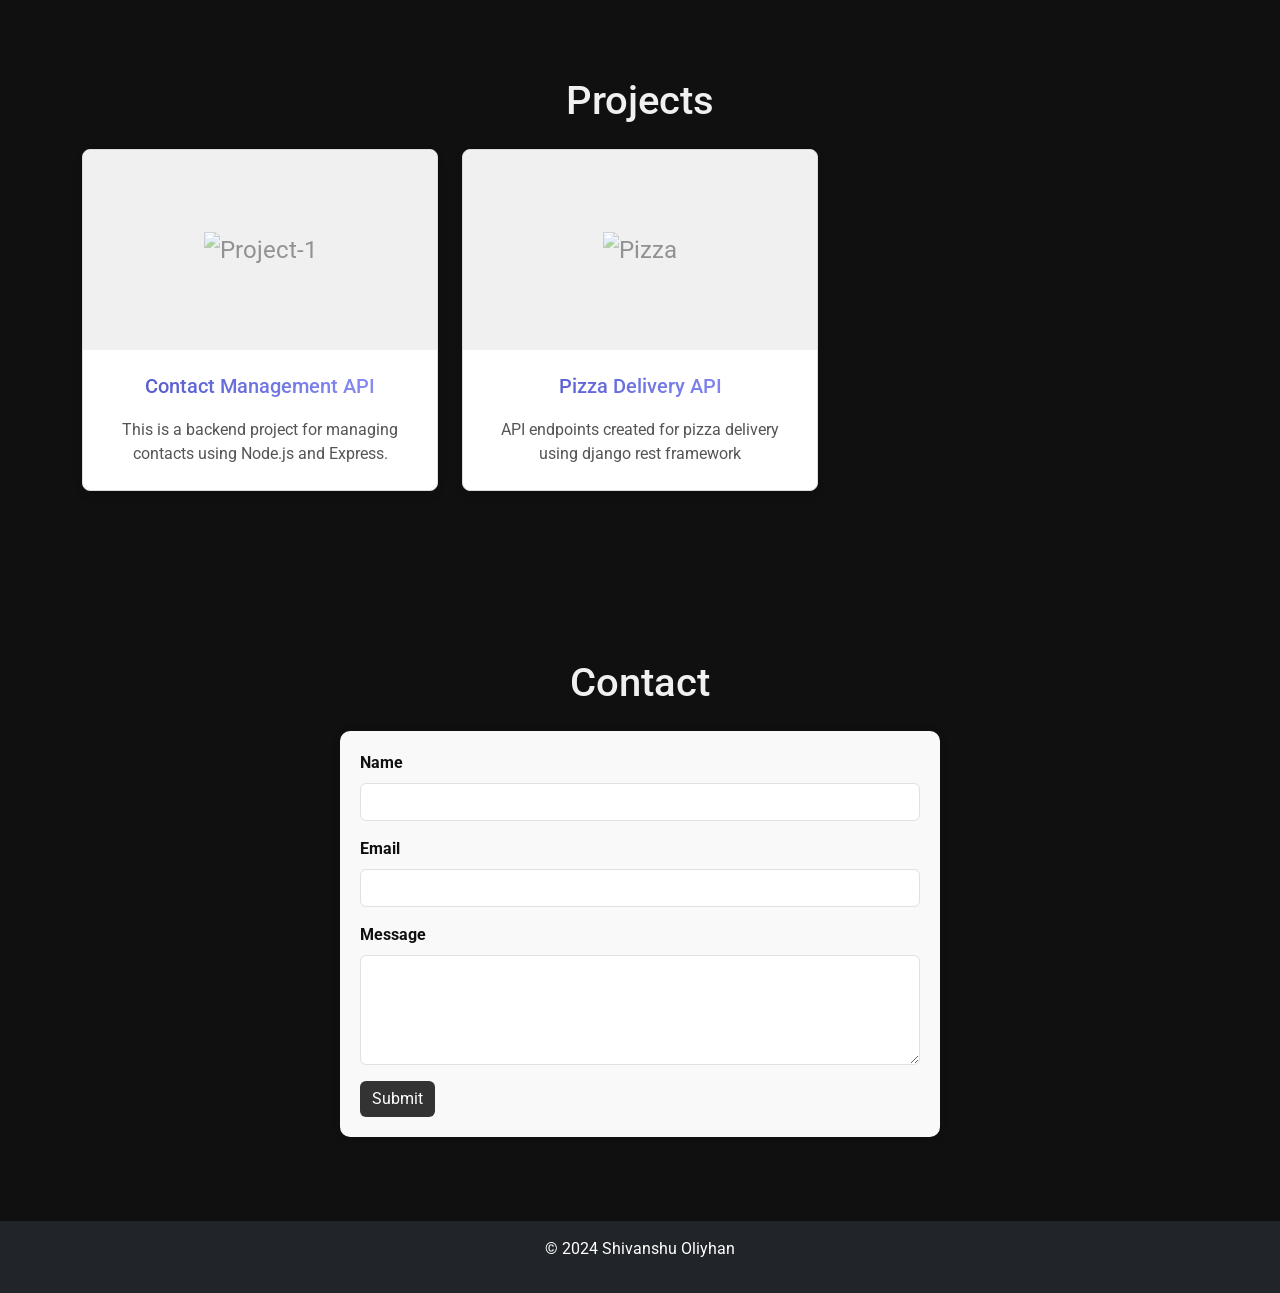
==== commit 444ff1c7: "changes in ui" ====
--- a/index.html
+++ b/index.html
@@ -1,142 +1,137 @@
 <!DOCTYPE html>
 <html lang="en">
 <head>
-<meta charset="UTF-8">
-<meta name="viewport" content="width=device-width, initial-scale=1.0">
-<title>Shivanshu Oliyhan | Backend Engineer</title>
+    <meta charset="UTF-8">
+    <meta name="viewport" content="width=device-width, initial-scale=1.0">
+    <title>Shivanshu's Portfolio</title>
+    <link href="https://cdn.jsdelivr.net/npm/bootstrap@5.3.0/dist/css/bootstrap.min.css" rel="stylesheet">
+    <link rel="stylesheet" href="styles.css">
+</head>
+<body class="bg-gray-100 smooth-scroll">
+    <header>
+        <div class="heading">
+            <h1 class="fade-in">SHIVANSHU OLIYHAN</h1>
+            <nav>
+                <ul class="nav justify-content-center">
+                    <li class="nav-item"><a class="nav-link text-black" href="#about">About</a></li>
+                    <li class="nav-item"><a class="nav-link text-black" href="#projects">Projects</a></li>
+                    <li class="nav-item"><a class="nav-link text-black" href="#contact">Contact</a></li>
+                </ul>
+            </nav>
+        </div>
+    </header>
 
-<link href="https://fonts.googleapis.com/css2?family=Inter:wght@300;400;600;700&display=swap" rel="stylesheet">
-<link rel="stylesheet" href="styles.css">
-</head>
-<body>
-
-<nav class="nav">
-    <div class="nav-container">
-        <div class="nav-links">
-            <a href="#about">About</a>
-            <a href="#skills">Stack</a>
-            <a href="#projects">Projects</a>
-            <a href="#contact">Contact</a>
-        </div>
-    </div>
-</nav>
-
-<header class="hero">
-    <div class="hero-content">
-        <h1>Shivanshu Oliyhan</h1>
-        <p class="hero-sub">
-            Backend Engineer building scalable APIs and high-performance systems.
-        </p>
-        <div class="hero-buttons">
-            <a href="#projects" class="btn-primary">View Projects</a>
-            <a href="assets/resume.pdf" target="_blank" class="btn-secondary">Download Resume</a>
-        </div>
-    </div>
-</header>
-
-<section id="about" class="section">
-    <div class="container split">
-        <div>
-            <h2>About Me</h2>
-            <p>
-                Backend Engineer with 1.7+ years of experience designing scalable backend architectures.
-                Specialized in Python, Django, FastAPI and database optimization.
-            </p>
-            <p>
-                Strong focus on performance tuning, clean architecture, authentication systems,
-                and production-ready API design.
-            </p>
-            <div class="stats">
-                <div><strong>1.7+</strong><span>Years Experience</span></div>
-                <div><strong>100+</strong><span>DSA Problems</span></div>
-                <div><strong>High</strong><span>Performance Focus</span></div>
+    <section id="about" class="container mb-2">
+        <h2 class="text-center mb-4 fade-in">About Me</h2>
+        <div class="row">
+            <div class="col-md-4">
+                <img src="https://i.ibb.co/Lt89Kzp/img.jpg" alt="Photo" class="img-fluid rounded-circle fade-in">
+            </div>
+            <div class="col-md-8 fade-in">
+                <p>As a dedicated and innovative software developer with a Master’s degree in Technology, I thrive on creating robust backend solutions and tackling complex technical 
+                challenges. With over 1.7 years of experience as a Software Developer Intern at Intel, I have honed my skills in Python, Django, Flask, FastAPI, and various other technologies. 
+                </p>My expertise extends across RESTful API development, JWT authentication, and working with databases such as MongoDB and PostgreSQL. 
+                I am passionate about problem-solving, evident from my extensive problem-solving journey on LeetCode where I’ve tackled over 100 problems. My commitment to continuous learning 
+                and collaborative teamwork drives me to stay at the forefront of technological advancements. I am eager to leverage my skills in dynamic environments and contribute to impactful projects that drive innovation and growth.
+                
+                <section id="skills" class="container mb-4">
+                    <h3 class="text-center mb-4 fade-in">Skills</h3>
+                    <div class="row">
+                        <div class="col-md-4 mb-4">
+                            <div class="card">
+                                <div class="card-body">
+                                    <h5 class="card-title">Programming Languages</h5>
+                                    <p class="card-text">Python, JavaScript, Java</p>
+                                </div>
+                            </div>
+                        </div>
+                        <div class="col-md-4 mb-4">
+                            <div class="card">
+                                <div class="card-body">
+                                    <h5 class="card-title">Frameworks and Libraries</h5>
+                                    <p class="card-text">Django, Flask, FastAPI, Node.js Express.js</p>
+                                </div>
+                            </div>
+                        </div>
+                        <div class="col-md-4 mb-4">
+                            <div class="card">
+                                <div class="card-body">
+                                    <h5 class="card-title">Database Management</h5>
+                                    <p class="card-text">SQL (PostgreSQL, MySQL), NoSQL (MongoDB)</p>
+                                </div>
+                            </div>
+                        </div>
+                        <div class="col-md-4 mb-4">
+                            <div class="card">
+                                <div class="card-body">
+                                    <h5 class="card-title">Others</h5>
+                                    <p class="card-text">RESTful API Design, gRPC, JWT Authentication, Unit Testing with Pytest, Git/GitHub, CI/CD Pipelines, GitHub Actions, Docker/Kubernetes</p>
+                                </div>
+                            </div>
+                        </div>
+                    </div>
+                </section>
             </div>
         </div>
-        <div class="profile-box">
-            <div class="profile-circle"></div>
-        </div>
-    </div>
-</section>
+    </section>
 
-<section id="skills" class="section dark">
-    <div class="container">
-        <h2>Tech Stack</h2>
-        <div class="grid">
-            <div class="card">
-                <h3>Languages</h3>
-                <p>Python · JavaScript · Java</p>
+    <section id="projects" class="container mb-4">
+        <h2 class="text-center mb-4 fade-in">Projects</h2>
+        <div class="row">
+            <div class="col-md-4 mb-4 fade-in">
+                <div class="card">
+                    <div class="card-img-top placeholder">
+                        <img src="https://i.ibb.co/Jv59WHy/contact.png" alt="Project-1" class="img-fluid fade-in">
+                    </div>
+                    <div class="card-body">
+                        <h5 class="card-title"><a href="https://github.com/SOliyhan/contacts-api">Contact Management API</a></h5>
+                        <p class="card-text">This is a backend project for managing contacts using Node.js and Express.</p>
+                    </div>
+                </div>
             </div>
-            <div class="card">
-                <h3>Frameworks</h3>
-                <p>Django · FastAPI · Flask · Express</p>
-            </div>
-            <div class="card">
-                <h3>Databases</h3>
-                <p>PostgreSQL · MySQL · MongoDB · Redis</p>
-            </div>
-            <div class="card">
-                <h3>DevOps</h3>
-                <p>Docker · CI/CD · GitHub Actions · Linux</p>
-            </div>
-            <div class="card">
-                <h3>Concepts</h3>
-                <p>REST APIs · JWT · System Design · Performance Optimization</p>
+            <div class="col-md-4 mb-4 fade-in">
+                <div class="card">
+                    <div class="card-img-top placeholder">
+                        <img src="https://i.ibb.co/4tckYqV/pizza.jpg" alt="Pizza" class="img-fluid fade-in">
+                    </div>
+                    <div class="card-body">
+                        <h5 class="card-title"><a href="https://github.com/SOliyhan/pizza_delivery">Pizza Delivery API</a></h5>
+                        <p class="card-text">API endpoints created for pizza delivery using django rest framework</p>
+                    </div>
+                </div>
             </div>
         </div>
-    </div>
-</section>
+    </section>
+    
+    <section id="contact" class="container mb-4">
+        <h2 class="text-center mb-4 fade-in">Contact</h2>
+        <form action="https://formspree.io/f/xzzpryql" method="POST" class="fade-in">
+            <div class="mb-3">
+                <label for="name" class="form-label">Name</label>
+                <input type="text" class="form-control" id="name" name="name" required>
+            </div>
+            <div class="mb-3">
+                <label for="email" class="form-label">Email</label>
+                <input type="email" class="form-control" id="email" name="_replyto" required>
+            </div>
+            <div class="mb-3">
+                <label for="message" class="form-label">Message</label>
+                <textarea class="form-control" id="message" name="message" rows="4" required></textarea>
+            </div>
+            <input type="text" name="_gotcha" style="display:none">
+            <button type="submit" class="btn btn-primary">Submit</button>
+        </form>
+    </section>
+    
 
-<section id="projects" class="section">
-    <div class="container">
-        <h2>Projects</h2>
-        <div class="project-grid">
 
-            <div class="project">
-                <h3>Contact Management API</h3>
-                <p>
-                    Production-style REST API with JWT authentication, pagination,
-                    and role-based access control. Built with modular architecture
-                    and optimized database queries.
-                </p>
-                <a href="https://github.com/SOliyhan/contacts-api" target="_blank">View on GitHub →</a>
-            </div>
+    <footer class="bg-dark text-white py-3">
+        <div class="container text-center">
+            <p>&copy; 2024 Shivanshu Oliyhan</p>
+        </div>
+    </footer>
 
-            <div class="project">
-                <h3>Pizza Delivery API</h3>
-                <p>
-                    Django REST backend handling order lifecycle, authentication,
-                    and transactional integrity. Designed for scalability and maintainability.
-                </p>
-                <a href="https://github.com/SOliyhan/pizza_delivery" target="_blank">View on GitHub →</a>
-            </div>
-
-        </div>
-    </div>
-</section>
-
-<section id="contact" class="section dark">
-    <div class="container contact-box">
-        <h2>Contact Me</h2>
-        <p>Open to backend engineering opportunities and system design discussions.</p>
-
-        <form action="https://formspree.io/f/xzzpryql" method="POST">
-            <div class="form-group">
-                <input type="text" name="name" placeholder="Your Name" required>
-            </div>
-            <div class="form-group">
-                <input type="email" name="_replyto" placeholder="Your Email" required>
-            </div>
-            <div class="form-group">
-                <textarea name="message" rows="5" placeholder="Your Message" required></textarea>
-            </div>
-            <button type="submit" class="btn-primary full">Send Message</button>
-        </form>
-    </div>
-</section>
-
-<footer>
-    © 2026 Shivanshu Oliyhan
-</footer>
-
+    <script src="https://cdn.jsdelivr.net/npm/bootstrap@5.3.0/dist/js/bootstrap.bundle.min.js"></script>
+    <script src="scripts.js"></script>
 </body>
-</html>+</html>
--- a/styles.css
+++ b/styles.css
@@ -1,235 +1,220 @@
-* {
-    margin: 0;
-    padding: 0;
-    box-sizing: border-box;
-}
-
-body {
-    font-family: 'Inter', sans-serif;
-    background: #0f172a;
-    color: #e2e8f0;
-    scroll-behavior: smooth;
-}
-
-.container {
-    width: 85%;
-    max-width: 1100px;
-    margin: auto;
-}
-
-.section {
-    padding: 100px 0;
-}
-
-.dark {
-    background: #1e293b;
-}
-
-/* NAV */
-.nav {
-    position: fixed;
-    width: 100%;
-    background: rgba(15,23,42,0.95);
-    backdrop-filter: blur(10px);
-    padding: 15px 0;
-    z-index: 1000;
-}
-
-.nav-container {
-    width: 85%;
-    max-width: 1100px;
-    margin: auto;
-    display: flex;
-    justify-content: space-between;
-    align-items: center;
-}
-
-.logo {
-    font-weight: 700;
-    color: #38bdf8;
-}
-
-.nav-links a {
-    margin-left: 25px;
-    text-decoration: none;
-    color: #cbd5e1;
-    transition: 0.3s;
-}
-
-.nav-links a:hover {
-    color: #38bdf8;
-}
-
-/* HERO */
-.hero {
-    height: 100vh;
-    display: flex;
-    align-items: center;
-    justify-content: center;
-    text-align: center;
-    background: radial-gradient(circle at 30% 30%, #1e293b, #0f172a);
-}
-
-.hero h1 {
-    font-size: 3.2rem;
-    margin-bottom: 20px;
-}
-
-.hero-sub {
-    color: #94a3b8;
-    font-size: 1.2rem;
-    max-width: 600px;
-    margin: auto;
-}
-
-.hero-buttons {
-    margin-top: 30px;
-}
-
-.btn-primary, .btn-secondary {
-    padding: 12px 25px;
-    border-radius: 6px;
-    text-decoration: none;
-    font-weight: 600;
-    transition: 0.3s;
-    display: inline-block;
-    margin: 5px;
-}
-
-.btn-primary {
-    background: #38bdf8;
-    color: #0f172a;
-}
-
-.btn-primary:hover {
-    background: #0ea5e9;
-}
-
-.btn-secondary {
-    border: 1px solid #38bdf8;
-    color: #38bdf8;
-}
-
-.btn-secondary:hover {
-    background: #38bdf8;
-    color: #0f172a;
-}
-
-/* SPLIT LAYOUT */
-.split {
-    display: flex;
-    gap: 60px;
-    align-items: center;
-    flex-wrap: wrap;
-}
-
-.profile-box {
-    display: flex;
-    justify-content: center;
-    align-items: center;
-}
-
-.profile-circle {
-    width: 220px;
-    height: 220px;
-    border-radius: 50%;
-    background: linear-gradient(135deg, #38bdf8, #6366f1);
-}
-
-/* STATS */
-.stats {
-    display: flex;
-    gap: 40px;
-    margin-top: 30px;
-}
-
-.stats div {
-    text-align: center;
-}
-
-.stats strong {
-    display: block;
-    font-size: 1.5rem;
-    color: #38bdf8;
-}
-
-/* GRID */
-.grid {
-    display: grid;
-    grid-template-columns: repeat(auto-fit, minmax(250px, 1fr));
-    gap: 25px;
-    margin-top: 40px;
-}
-
-.card {
-    background: rgba(255,255,255,0.05);
-    padding: 25px;
-    border-radius: 10px;
-    transition: 0.3s;
-}
-
-.card:hover {
-    transform: translateY(-6px);
-    background: rgba(255,255,255,0.08);
-}
-
-/* PROJECTS */
-.project-grid {
-    display: grid;
-    grid-template-columns: repeat(auto-fit, minmax(300px, 1fr));
-    gap: 30px;
-    margin-top: 40px;
-}
-
-.project {
-    background: #1e293b;
-    padding: 30px;
-    border-radius: 10px;
-    transition: 0.3s;
-}
-
-.project:hover {
-    transform: translateY(-6px);
-}
-
-.project a {
-    display: inline-block;
-    margin-top: 15px;
-    color: #38bdf8;
-    text-decoration: none;
-}
-
-/* CONTACT */
-.contact-box {
-    max-width: 600px;
-    text-align: center;
-}
-
-form {
-    margin-top: 30px;
-}
-
-.form-group {
-    margin-bottom: 20px;
-}
-
-input, textarea {
-    width: 100%;
-    padding: 12px;
-    border-radius: 6px;
-    border: 1px solid #334155;
-    background: #0f172a;
-    color: white;
-}
-
-.full {
-    width: 100%;
-}
-
-/* FOOTER */
-footer {
-    text-align: center;
-    padding: 20px;
-    background: #0f172a;
-    color: #94a3b8;
-}+@import url('https://fonts.googleapis.com/css2?family=Roboto:wght@400;700&display=swap');
+
+body {
+    font-family: 'Roboto', sans-serif;
+    color: #f0f0f0;
+    background-color: #101010; 
+    margin: 0;
+    padding: 0;
+}
+
+.smooth-scroll {
+    scroll-behavior: smooth;
+}
+
+.fade-in {
+    opacity: 0;
+    animation: fadeIn 2s forwards;
+}
+
+@keyframes fadeIn {
+    to {
+        opacity: 1;
+    }
+}
+
+
+header {
+    background: url('https://i.ibb.co/2jLZqGx/header-bg.jpg') no-repeat center center;
+    background-size: cover;
+    color: #6e0700;
+    padding: 0; 
+    position: relative; 
+    height: 40vh; 
+    min-height: 280px; 
+    text-align: center; 
+}
+
+.heading {
+    position: absolute;
+    top: 30%;
+    left: 50%;
+    transform: translate(-50%, -50%);
+    text-align: center;
+}
+
+.heading h1 {
+    font-size: 2.5rem;
+    margin-bottom: 20px;
+    font-weight: bold;
+    text-shadow: 2px 2px 4px rgba(2, 121, 28, 0.5);
+}
+
+.heading nav ul {
+    list-style: none;
+    padding: 0;
+    margin: 0;
+}
+
+.heading nav a {
+    color: #000000;
+    font-size: 1rem;
+    font-weight: 500;
+    text-decoration: none;
+    display: block;
+    margin-bottom: 10px;
+    transition: color 0.3s ease, border-left 0.3s ease;
+}
+
+.heading nav a:hover {
+    color: #f39c12;
+    border-left: 4px solid #f39c12;
+    padding-left: 10px;
+}
+
+section {
+    padding: 60px 0;
+}
+
+h2 {
+    font-size: 2.5rem;
+    margin-bottom: 20px;
+    animation: fadeIn 2s forwards;
+}
+
+h3 {
+    font-size: 1.7rem;
+    margin-bottom: 20px;
+    animation: fadeIn 2s forwards;
+}
+
+/* About Me Section */
+#about img {
+    width: 100%;
+    max-width: 200px;
+    border-radius: 50%;
+    margin-bottom: 20px;
+    animation: fadeIn 2s forwards;
+}
+
+
+
+#about p {
+    font-family: 'Roboto', sans-serif;
+    font-size: 1.1rem;
+    line-height: 1.6;
+    margin-bottom: 10px;
+}
+
+.card {
+    border: 1px solid #ddd;
+    border-radius: 8px;
+    box-shadow: 0 4px 8px rgba(0, 0, 0, 0.1);
+    transition: all 0.3s ease;
+    font-family: 'Roboto', sans-serif;
+}
+
+.card:hover {
+    box-shadow: 0 8px 16px rgba(0, 0, 0, 0.2);
+    transform: translateY(-5px);
+}
+
+.card-body {
+    padding: 1.5rem;
+}
+
+.card-text {
+    font-size: 1rem;
+    color: #555;
+    font-family: 'Roboto', sans-serif;
+}
+
+.card-title {
+    font-size: 1.25rem;
+    margin-bottom: 20px;
+    color: #333;
+    background: linear-gradient(90deg, #4e54c8, #8f94fb);
+    background-clip: text;
+    -webkit-background-clip: text;
+    -webkit-text-fill-color: transparent;
+}
+
+.card-title {
+    font-size: 1.25rem;
+    margin-bottom: 20px;
+    color: #333;
+    font-family: 'Roboto', sans-serif;
+    background: linear-gradient(90deg, #4e54c8, #8f94fb);
+    background-clip: text; 
+    -webkit-background-clip: text; 
+    -webkit-text-fill-color: transparent; 
+}
+
+
+.card-img-top {
+    width: 100%;
+    height: 200px; 
+    display: flex;
+    align-items: center;
+    justify-content: center;
+    overflow: hidden;
+    background-color: #f0f0f0; 
+    border-radius: 8px 8px 0 0; 
+}
+
+
+/* styles.css */
+
+.card-img-top {
+    width: 100%;
+    height: 200px; /* Adjust height as needed */
+    background-color: #e0e0e0; /* Light gray background for placeholder */
+    display: flex;
+    align-items: center;
+    justify-content: center;
+    font-size: 1.5rem;
+    text-align: center;
+    border-radius: 8px 8px 0 0; /* Optional: Adds rounded corners */
+    cursor: default; /* Ensures the cursor is not a loading indicator */
+}
+
+/* Project Section */
+#projects .card-body {
+    padding: 1.5rem;
+    text-align: center;
+    color: #101010;
+}
+
+
+/* Contact Section */
+form {
+    max-width: 600px;
+    margin: 0 auto;
+    padding: 20px;
+    background: #f9f9f9;
+    border-radius: 10px;
+    color: #101010;
+    box-shadow: 0 0 10px rgba(0, 0, 0, 0.1);
+}
+
+form .form-label {
+    font-weight: bold;
+}
+
+form .btn-primary {
+    background-color: #333;
+    border: none;
+    transition: background-color 0.3s;
+}
+
+form .btn-primary:hover {
+    background-color: #555;
+}
+
+/* Footer */
+footer {
+    background: #333;
+    color: white;
+    text-align: center;
+    padding: 20px 0;
+}
